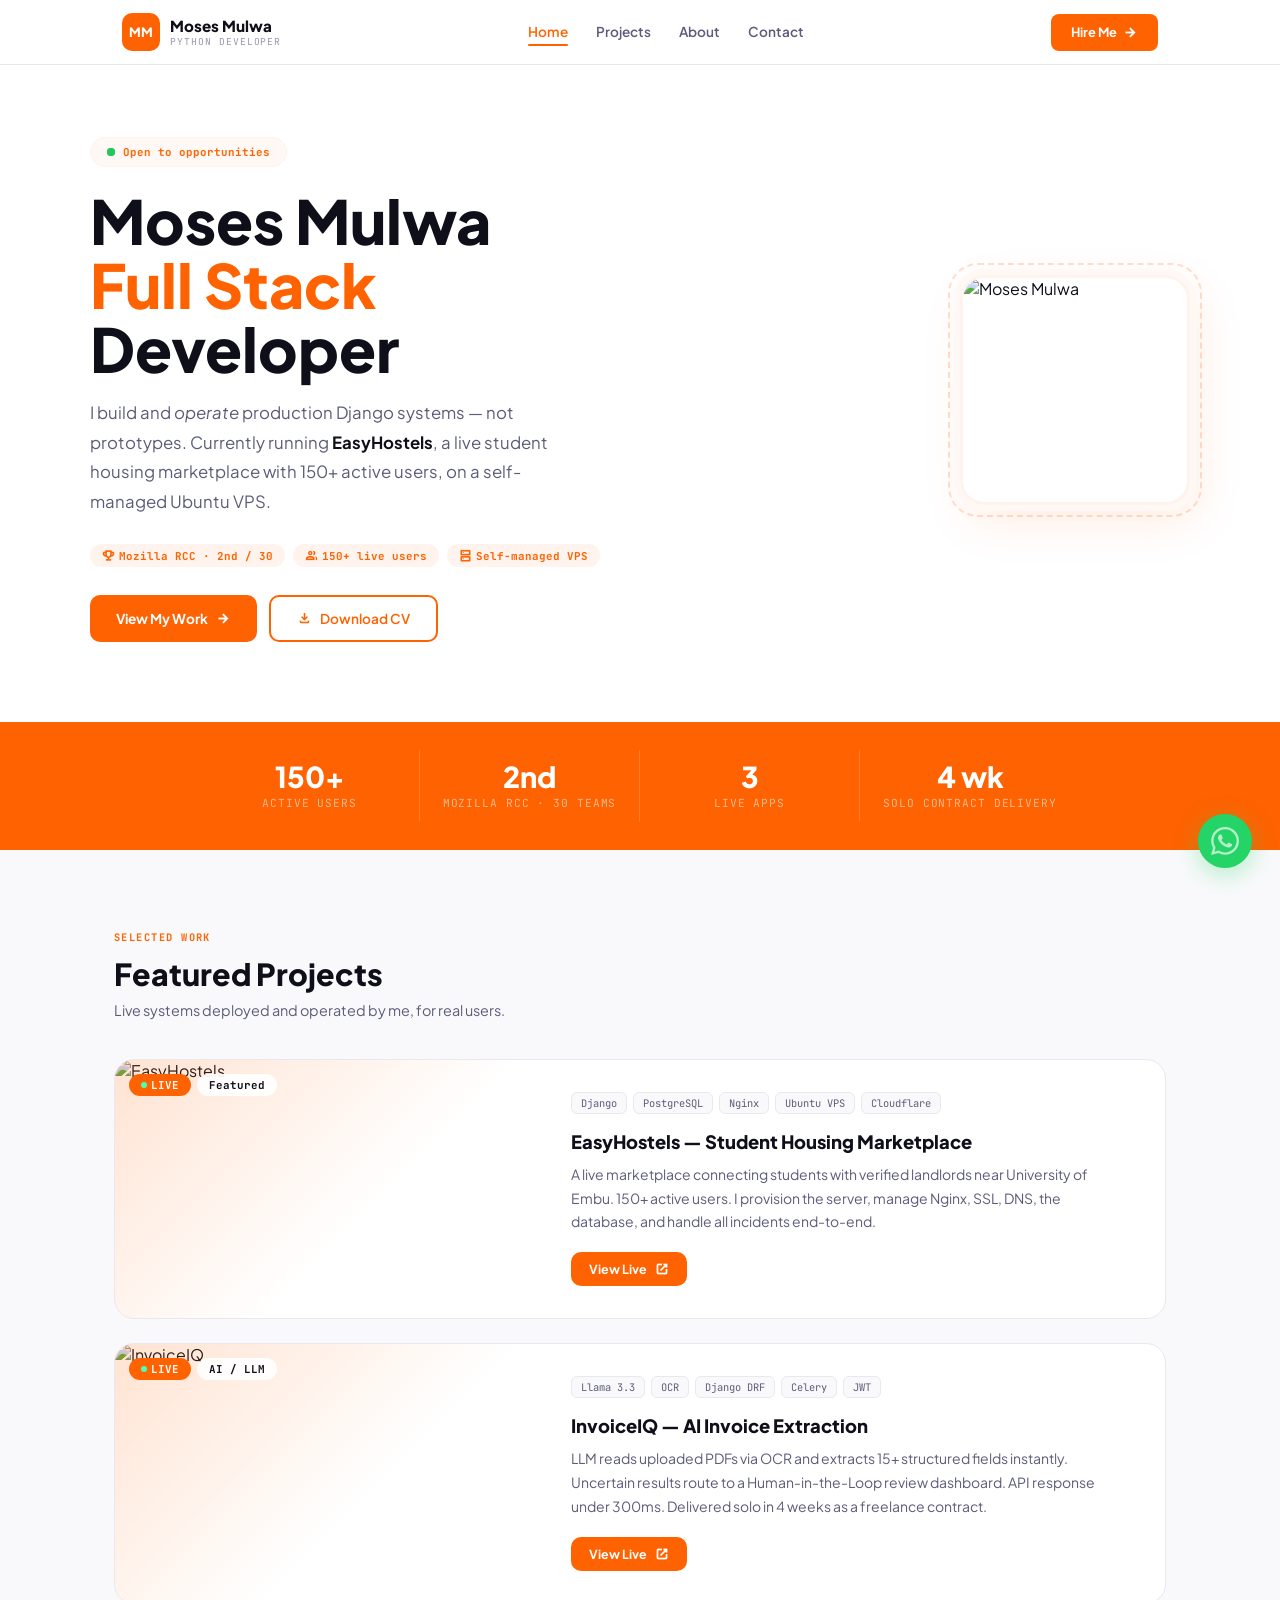
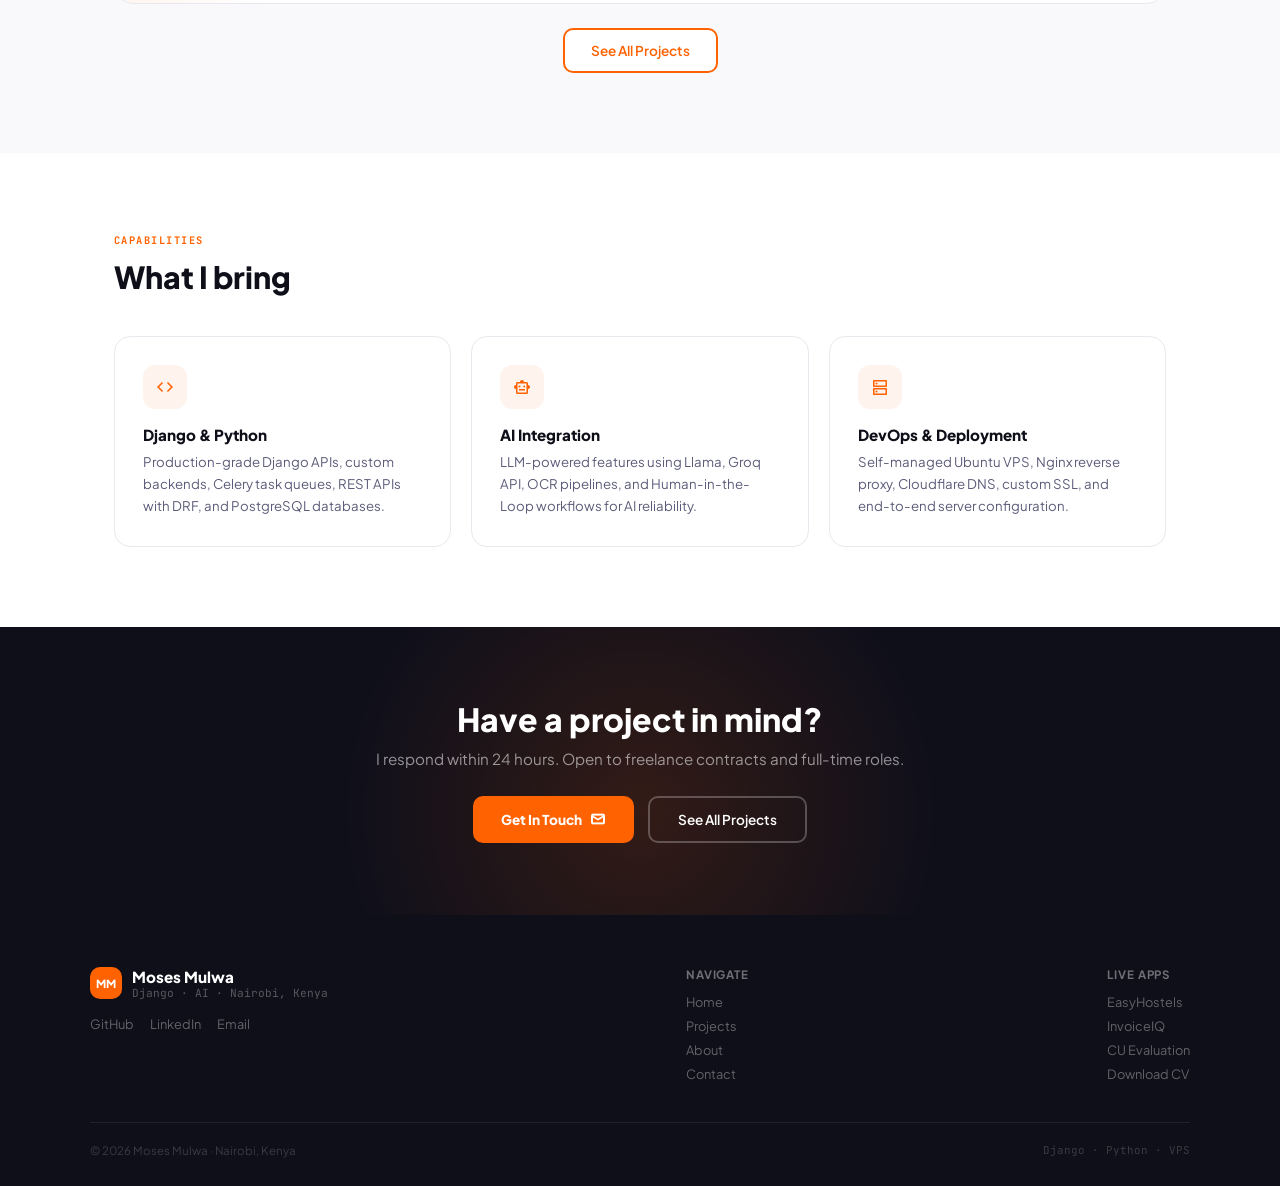
==== index.html @ a00ef719 "done" ====
<!DOCTYPE html>
<html lang="en">
<head>
<meta charset="utf-8"/>
<meta name="viewport" content="width=device-width,initial-scale=1.0"/>
<title>Moses Mulwa — Full-Stack Python Developer</title>
<meta name="description" content="Django developer building production systems with real users. Mozilla RCC Runner-Up. Open to remote and Kenyan opportunities."/>
<meta property="og:title" content="Moses Mulwa — Full-Stack Python Developer"/>
<meta property="og:description" content="Django developer building production systems with real users. Mozilla RCC Runner-Up. 150+ live users. Open to remote and Kenyan opportunities."/>
<meta property="og:type" content="website"/>
<meta property="og:url" content="https://mosesmulwa.dev"/>
<meta property="og:image" content="Moses-mulwa.png"/>
<meta name="twitter:card" content="summary_large_image"/>
<meta name="twitter:title" content="Moses Mulwa — Full-Stack Python Developer"/>
<meta name="twitter:description" content="Django developer building production systems with real users. Mozilla RCC Runner-Up."/>
<link rel="icon" type="image/png" href="favicon.png"/>
<link rel="shortcut icon" href="favicon.ico"/>
<link href="https://fonts.googleapis.com/css2?family=Plus+Jakarta+Sans:wght@300;400;500;600;700;800&family=JetBrains+Mono:wght@400;500;600&display=swap" rel="stylesheet"/>
<link href="https://fonts.googleapis.com/css2?family=Material+Symbols+Outlined:wght,FILL@400,0..1&display=swap" rel="stylesheet"/>
<link rel="stylesheet" href="shared.css"/>
<style>
/* ── HERO ── */
.hero { padding: 72px 24px 80px; background: #fff; }
.hero-inner { max-width: 1100px; margin: 0 auto; display: flex; flex-wrap: wrap; align-items: center; gap: 56px; }
.hero-text { flex: 1; min-width: 280px; }
.hero-h1 { font-size: clamp(2.4rem,5vw,3.8rem); font-weight: 800; line-height: 1.05; color: var(--text); margin-bottom: 18px; }
.hero-h1 em { color: var(--brand); font-style: normal; }
.hero-sub { font-size: 1.05rem; line-height: 1.75; color: var(--muted); max-width: 460px; margin-bottom: 28px; }
.hero-sub strong { color: var(--text); font-weight: 700; }
.hero-photo-wrap { flex-shrink: 0; position: relative; }
.hero-photo {
  width: 230px; height: 230px; border-radius: 24px;
  overflow: hidden; border: 3px solid var(--brand-light);
  box-shadow: 0 0 0 6px var(--brand-faint), 8px 16px 48px rgba(255,98,0,.12);
  position: relative;
}
.hero-photo img { width: 100%; height: 100%; object-fit: cover; object-position: center top; }
.hero-photo-deco {
  position: absolute; inset: -12px;
  border: 2px dashed rgba(255,98,0,.2);
  border-radius: 30px; pointer-events: none;
}

/* Available badge */
.avail-badge { display: inline-flex; align-items: center; gap: 8px; background: var(--brand-faint); border: 1px solid var(--brand-light); padding: 7px 16px; border-radius: 100px; margin-bottom: 22px; }
.avail-dot-wrap { position: relative; display: inline-flex; }
.avail-dot-ping { position: absolute; width: 8px; height: 8px; background: #22c55e; border-radius: 50%; }
.avail-dot { width: 8px; height: 8px; background: #22c55e; border-radius: 50%; display: inline-block; position: relative; }
.avail-text { font-size: .68rem; font-weight: 700; color: var(--brand); font-family: 'JetBrains Mono', monospace; }

/* ── STAT BAR ── */
.stat-bar { background: var(--brand); padding: 28px 24px; }
.stat-inner { max-width: 1100px; margin: 0 auto; display: flex; flex-wrap: wrap; justify-content: center; gap: 0; }
.stat-item { flex: 1; min-width: 130px; max-width: 220px; text-align: center; padding: 12px 20px; border-right: 1px solid rgba(255,255,255,.18); }
.stat-item:last-child { border-right: none; }
.stat-num { font-size: 1.8rem; font-weight: 800; color: #fff; line-height: 1; }
.stat-label { font-size: .7rem; color: rgba(255,255,255,.55); margin-top: 5px; text-transform: uppercase; letter-spacing: .08em; font-family: 'JetBrains Mono', monospace; }

/* ── WORK SECTION ── */
.work-section { padding: 80px 24px; background: var(--off); }
.section-header { margin-bottom: 40px; }
.section-title { font-size: 1.9rem; font-weight: 800; color: var(--text); margin-bottom: 8px; }
.section-sub { font-size: .9rem; color: var(--muted); max-width: 480px; }

/* ── PROJECT CARDS (editorial style) ── */
.project-card {
  display: grid;
  grid-template-columns: 1fr 1.5fr;
  background: #fff;
  border-radius: 20px;
  overflow: hidden;
  border: 1.5px solid var(--border);
  margin-bottom: 24px;
  transition: box-shadow .3s, transform .3s;
}
.project-card:hover {
  box-shadow: 0 20px 60px rgba(255,98,0,.1);
  transform: translateY(-3px);
}
.project-img {
  position: relative; overflow: hidden;
  min-height: 220px;
}
.project-img img {
  width: 100%; height: 100%;
  object-fit: cover; position: absolute; inset: 0;
  transition: transform .6s ease;
}
.project-card:hover .project-img img { transform: scale(1.06); }
/* Orange tint overlay */
.project-img::after {
  content: '';
  position: absolute; inset: 0;
  background: linear-gradient(135deg, rgba(255,98,0,.18) 0%, transparent 60%);
  pointer-events: none;
}
.project-badge { position: absolute; top: 14px; left: 14px; z-index: 1; display: flex; gap: 6px; }
.project-body { padding: 32px 36px; display: flex; flex-direction: column; justify-content: center; gap: 0; }
.project-title { font-size: 1.15rem; font-weight: 800; color: var(--text); margin-bottom: 10px; }
.project-desc { font-size: .875rem; line-height: 1.7; color: var(--muted); margin-bottom: 18px; flex: 1; }
.project-tags { display: flex; flex-wrap: wrap; gap: 6px; margin-bottom: 16px; }

/* ── WHAT I DO ── */
.what-section { padding: 80px 24px; background: #fff; }
.what-grid { display: grid; grid-template-columns: repeat(auto-fit, minmax(240px, 1fr)); gap: 20px; margin-top: 40px; }
.what-card {
  padding: 28px; border-radius: 16px;
  border: 1.5px solid var(--border); background: #fff;
  transition: border-color .25s, box-shadow .25s, transform .25s;
}
.what-card:hover {
  border-color: var(--brand);
  box-shadow: 0 8px 32px rgba(255,98,0,.08);
  transform: translateY(-2px);
}
.what-icon {
  width: 44px; height: 44px; border-radius: 12px;
  background: var(--brand-light); color: var(--brand);
  display: flex; align-items: center; justify-content: center;
  margin-bottom: 16px; font-size: 20px;
}
.what-title { font-size: .95rem; font-weight: 800; color: var(--text); margin-bottom: 7px; }
.what-desc { font-size: .83rem; line-height: 1.68; color: var(--muted); }

/* ── CTA BAND ── */
.cta-band { background: var(--text); padding: 72px 24px; text-align: center; position: relative; overflow: hidden; }
.cta-band::before {
  content: '';
  position: absolute; top: -40%; left: 50%; transform: translateX(-50%);
  width: 600px; height: 600px; border-radius: 50%;
  background: radial-gradient(circle, rgba(255,98,0,.15) 0%, transparent 70%);
  pointer-events: none;
}
.cta-band h2 { font-size: 2rem; font-weight: 800; color: #fff; margin-bottom: 10px; position: relative; }
.cta-band p { color: rgba(255,255,255,.55); font-size: .95rem; margin-bottom: 28px; position: relative; }
.cta-btns { display: flex; gap: 14px; justify-content: center; flex-wrap: wrap; position: relative; }
.btn-white { display: inline-flex; align-items: center; gap: 8px; background: var(--brand); color: #fff; font-weight: 800; font-size: .85rem; padding: 13px 28px; border-radius: 10px; text-decoration: none; transition: background .2s; }
.btn-white:hover { background: var(--brand-dark); }
.btn-ghost { display: inline-flex; align-items: center; gap: 8px; background: transparent; color: #fff; font-weight: 600; font-size: .85rem; padding: 13px 28px; border-radius: 10px; text-decoration: none; border: 2px solid rgba(255,255,255,.25); transition: border-color .2s; }
.btn-ghost:hover { border-color: rgba(255,255,255,.6); }

/* ── RESPONSIVE ── */
@media (max-width: 860px) {
  .project-card { grid-template-columns: 1fr; }
  .project-img { min-height: 200px; }
  .project-body { padding: 24px; }
}
@media (max-width: 767px) {
  .hero { padding: 40px 20px 52px; }
  .hero-inner { gap: 28px; flex-direction: column-reverse; align-items: flex-start; }
  .hero-photo { width: 100px; height: 100px; border-radius: 16px; }
  .hero-photo-deco { display: none; }
  .stat-item { min-width: 100px; }
  .stat-item { border-right: none; border-bottom: 1px solid rgba(255,255,255,.12); }
  .stat-item:last-child { border-bottom: none; }
  .what-grid { grid-template-columns: 1fr; gap: 14px; }
  .work-section, .what-section { padding: 52px 20px; }
}
@media (max-width: 480px) {
  .stat-inner { flex-direction: column; align-items: center; }
  .stat-item { width: 100%; max-width: 100%; border-right: none; border-bottom: 1px solid rgba(255,255,255,.1); }
}
</style>
</head>
<body>

<header class="nav-wrap dsk">
  <div class="nav-inner">
    <a class="nav-logo" href="index.html">
      <div class="nav-logo-mark">MM</div>
      <div>
        <div class="nav-logo-name">Moses Mulwa</div>
        <div class="nav-logo-role">Python Developer</div>
      </div>
    </a>
    <nav class="nav-links">
      <a class="nav-link act" href="index.html">Home</a>
      <a class="nav-link" href="projects.html">Projects</a>
      <a class="nav-link" href="about.html">About</a>
      <a class="nav-link" href="contact.html">Contact</a>
    </nav>
    <a href="contact.html" class="nav-cta">Hire Me <span style="font-family:'Material Symbols Outlined';font-size:15px;vertical-align:middle;">arrow_forward</span></a>
  </div>
</header>

<main>

<!-- HERO -->
<section class="hero">
  <div class="hero-inner">
    <div class="hero-text reveal">
      <div class="avail-badge">
        <span class="avail-dot-wrap">
          <span class="avail-dot-ping ping"></span>
          <span class="avail-dot"></span>
        </span>
        <span class="avail-text">Open to opportunities</span>
      </div>
      <h1 class="hero-h1">Moses Mulwa<br/><em>Full Stack</em><br/>Developer</h1>
      <p class="hero-sub">
        I build and <em>operate</em> production Django systems — not prototypes. Currently running <strong>EasyHostels</strong>, a live student housing marketplace with 150+ active users, on a self-managed Ubuntu VPS.
      </p>
      <div style="display:flex;flex-wrap:wrap;gap:8px;margin-bottom:28px;">
        <div class="pill"><span style="font-family:'Material Symbols Outlined';font-size:13px;vertical-align:middle;">emoji_events</span> Mozilla RCC · 2nd / 30</div>
        <div class="pill"><span style="font-family:'Material Symbols Outlined';font-size:13px;vertical-align:middle;">group</span> 150+ live users</div>
        <div class="pill"><span style="font-family:'Material Symbols Outlined';font-size:13px;vertical-align:middle;">dns</span> Self-managed VPS</div>
      </div>
      <div style="display:flex;flex-wrap:wrap;gap:12px;">
        <a href="projects.html" class="btn-primary">View My Work <span style="font-family:'Material Symbols Outlined';font-size:15px;vertical-align:middle;">arrow_forward</span></a>
        <a href="Moses_Mulwa_Master_CV.pdf" download class="btn-outline"><span style="font-family:'Material Symbols Outlined';font-size:15px;vertical-align:middle;">download</span> Download CV</a>
      </div>
    </div>

    <div class="hero-photo-wrap reveal reveal-d1">
      <div class="hero-photo-deco"></div>
      <div class="hero-photo">
        <img src="Moses-mulwa.png" alt="Moses Mulwa"/>
      </div>
    </div>
  </div>
</section>

<!-- STAT BAR -->
<div class="stat-bar">
  <div class="stat-inner">
    <div class="stat-item">
      <div class="stat-num">150+</div>
      <div class="stat-label">Active Users</div>
    </div>
    <div class="stat-item">
      <div class="stat-num">2nd</div>
      <div class="stat-label">Mozilla RCC · 30 Teams</div>
    </div>
    <div class="stat-item">
      <div class="stat-num">3</div>
      <div class="stat-label">Live Apps</div>
    </div>
    <div class="stat-item">
      <div class="stat-num">4 wk</div>
      <div class="stat-label">Solo Contract Delivery</div>
    </div>
  </div>
</div>

<!-- FEATURED WORK -->
<section class="work-section">
  <div class="container">
    <div class="section-header reveal">
      <span class="section-label">Selected Work</span>
      <h2 class="section-title">Featured Projects</h2>
      <p class="section-sub">Live systems deployed and operated by me, for real users.</p>
    </div>

    <!-- EasyHostels -->
    <div class="project-card reveal">
      <div class="project-img">
        <img src="https://lh3.googleusercontent.com/aida-public/[base64]" alt="EasyHostels"/>
        <div class="project-badge">
          <span class="pill" style="background:var(--brand);color:#fff;"><span style="width:6px;height:6px;background:#4fffb0;border-radius:50%;display:inline-block;"></span> LIVE</span>
          <span class="pill" style="background:rgba(255,255,255,.92);color:var(--text);">Featured</span>
        </div>
      </div>
      <div class="project-body">
        <div class="project-tags">
          <span class="tag">Django</span><span class="tag">PostgreSQL</span><span class="tag">Nginx</span><span class="tag">Ubuntu VPS</span><span class="tag">Cloudflare</span>
        </div>
        <h3 class="project-title">EasyHostels — Student Housing Marketplace</h3>
        <p class="project-desc">A live marketplace connecting students with verified landlords near University of Embu. 150+ active users. I provision the server, manage Nginx, SSL, DNS, the database, and handle all incidents end-to-end.</p>
        <div><a href="https://easyhostels.livify.co.ke" target="_blank" rel="noopener noreferrer" class="btn-primary" style="font-size:.78rem;padding:9px 18px;">View Live <span style="font-family:'Material Symbols Outlined';font-size:14px;vertical-align:middle;">open_in_new</span></a></div>
      </div>
    </div>

    <!-- InvoiceIQ -->
    <div class="project-card reveal">
      <div class="project-img">
        <img src="https://lh3.googleusercontent.com/aida-public/[base64]" alt="InvoiceIQ"/>
        <div class="project-badge">
          <span class="pill" style="background:var(--brand);color:#fff;"><span style="width:6px;height:6px;background:#4fffb0;border-radius:50%;display:inline-block;"></span> LIVE</span>
          <span class="pill" style="background:rgba(255,255,255,.92);color:var(--text);">AI / LLM</span>
        </div>
      </div>
      <div class="project-body">
        <div class="project-tags">
          <span class="tag">Llama 3.3</span><span class="tag">OCR</span><span class="tag">Django DRF</span><span class="tag">Celery</span><span class="tag">JWT</span>
        </div>
        <h3 class="project-title">InvoiceIQ — AI Invoice Extraction</h3>
        <p class="project-desc">LLM reads uploaded PDFs via OCR and extracts 15+ structured fields instantly. Uncertain results route to a Human-in-the-Loop review dashboard. API response under 300ms. Delivered solo in 4 weeks as a freelance contract.</p>
        <div><a href="https://invoicesq.pythonanywhere.com/" target="_blank" rel="noopener noreferrer" class="btn-primary" style="font-size:.78rem;padding:9px 18px;">View Live <span style="font-family:'Material Symbols Outlined';font-size:14px;vertical-align:middle;">open_in_new</span></a></div>
      </div>
    </div>

    <div style="text-align:center;margin-top:16px;">
      <a href="projects.html" class="btn-outline">See All Projects</a>
    </div>
  </div>
</section>

<!-- WHAT I DO -->
<section class="what-section">
  <div class="container">
    <div class="section-header reveal">
      <span class="section-label">Capabilities</span>
      <h2 class="section-title">What I bring</h2>
    </div>
    <div class="what-grid">
      <div class="what-card reveal">
        <div class="what-icon"><span style="font-family:'Material Symbols Outlined';">code</span></div>
        <div class="what-title">Django & Python</div>
        <p class="what-desc">Production-grade Django APIs, custom backends, Celery task queues, REST APIs with DRF, and PostgreSQL databases.</p>
      </div>
      <div class="what-card reveal reveal-d1">
        <div class="what-icon"><span style="font-family:'Material Symbols Outlined';">smart_toy</span></div>
        <div class="what-title">AI Integration</div>
        <p class="what-desc">LLM-powered features using Llama, Groq API, OCR pipelines, and Human-in-the-Loop workflows for AI reliability.</p>
      </div>
      <div class="what-card reveal reveal-d2">
        <div class="what-icon"><span style="font-family:'Material Symbols Outlined';">dns</span></div>
        <div class="what-title">DevOps & Deployment</div>
        <p class="what-desc">Self-managed Ubuntu VPS, Nginx reverse proxy, Cloudflare DNS, custom SSL, and end-to-end server configuration.</p>
      </div>
    </div>
  </div>
</section>

<!-- CTA -->
<section class="cta-band">
  <div class="container">
    <h2>Have a project in mind?</h2>
    <p>I respond within 24 hours. Open to freelance contracts and full-time roles.</p>
    <div class="cta-btns">
      <a href="contact.html" class="btn-white">Get In Touch <span style="font-family:'Material Symbols Outlined';font-size:16px;vertical-align:middle;">mail</span></a>
      <a href="projects.html" class="btn-ghost">See All Projects</a>
    </div>
  </div>
</section>

</main>

<footer class="site-footer dsk">
  <div class="footer-inner">
    <div class="footer-top">
      <div>
        <div style="display:flex;align-items:center;gap:10px;margin-bottom:10px;">
          <div class="nav-logo-mark" style="width:32px;height:32px;font-size:.7rem;">MM</div>
          <div>
            <div class="footer-brand-name">Moses Mulwa</div>
            <div class="footer-brand-sub">Django · AI · Nairobi, Kenya</div>
          </div>
        </div>
        <div style="display:flex;gap:16px;margin-top:16px;">
          <a href="https://github.com/mocech" target="_blank" rel="noopener noreferrer" class="footer-link" style="margin-bottom:0;">GitHub</a>
          <a href="https://www.linkedin.com/in/moses-francis-8a590b251/" target="_blank" rel="noopener noreferrer" class="footer-link" style="margin-bottom:0;">LinkedIn</a>
          <a href="mailto:mosesfrancis018@gmail.com" class="footer-link" style="margin-bottom:0;">Email</a>
        </div>
      </div>
      <div>
        <div class="footer-links-title">Navigate</div>
        <a href="index.html" class="footer-link">Home</a>
        <a href="projects.html" class="footer-link">Projects</a>
        <a href="about.html" class="footer-link">About</a>
        <a href="contact.html" class="footer-link">Contact</a>
      </div>
      <div>
        <div class="footer-links-title">Live Apps</div>
        <a href="https://easyhostels.livify.co.ke" target="_blank" rel="noopener noreferrer" class="footer-link">EasyHostels</a>
        <a href="https://invoicesq.pythonanywhere.com/" target="_blank" rel="noopener noreferrer" class="footer-link">InvoiceIQ</a>
        <a href="https://uoemcu.co.ke/evaluation/" target="_blank" rel="noopener noreferrer" class="footer-link">CU Evaluation</a>
        <a href="Moses_Mulwa_Master_CV.pdf" download class="footer-link">Download CV</a>
      </div>
    </div>
    <div class="footer-copy">
      <span>© 2026 Moses Mulwa · Nairobi, Kenya</span>
      <span class="mono" style="font-size:.68rem;">Django · Python · VPS</span>
    </div>
  </div>
</footer>

<nav class="mbn">
  <a href="index.html" class="mbn-item act"><span class="mbi">home</span><span>Home</span></a>
  <a href="projects.html" class="mbn-item"><span class="mbi">work</span><span>Projects</span></a>
  <a href="about.html" class="mbn-item"><span class="mbi">person</span><span>About</span></a>
  <a href="contact.html" class="mbn-item"><span class="mbi">mail</span><span>Contact</span></a>
</nav>

<script>
const io = new IntersectionObserver(e => e.forEach(x => { if(x.isIntersecting) x.target.classList.add('in'); }), {threshold:0.08});
document.querySelectorAll('.reveal').forEach(el => io.observe(el));
</script>
<!-- WhatsApp Floating Button -->
<a href="https://wa.me/254707274060?text=Hi%20Moses%2C%20I%20found%20your%20portfolio%20and%20would%20like%20to%20connect." target="_blank" rel="noopener noreferrer" class="wa-float" aria-label="Chat on WhatsApp">
  <span class="wa-float-label">Chat on WhatsApp</span>
  <div class="wa-float-btn">
    <div class="wa-float-pulse"></div>
    <svg viewBox="0 0 24 24" xmlns="http://www.w3.org/2000/svg" fill="#fff" width="28" height="28"><path d="M17.472 14.382c-.297-.149-1.758-.867-2.03-.967-.273-.099-.471-.148-.67.15-.197.297-.767.966-.94 1.164-.173.199-.347.223-.644.075-.297-.15-1.255-.463-2.39-1.475-.883-.788-1.48-1.761-1.653-2.059-.173-.297-.018-.458.13-.606.134-.133.298-.347.446-.52.149-.174.198-.298.298-.497.099-.198.05-.371-.025-.52-.075-.149-.669-1.612-.916-2.207-.242-.579-.487-.5-.669-.51-.173-.008-.371-.01-.57-.01-.198 0-.52.074-.792.372-.272.297-1.04 1.016-1.04 2.479 0 1.462 1.065 2.875 1.213 3.074.149.198 2.096 3.2 5.077 4.487.709.306 1.262.489 1.694.625.712.227 1.36.195 1.871.118.571-.085 1.758-.719 2.006-1.413.248-.694.248-1.289.173-1.413-.074-.124-.272-.198-.57-.347m-5.421 7.403h-.004a9.87 9.87 0 01-5.031-1.378l-.361-.214-3.741.982.998-3.648-.235-.374a9.86 9.86 0 01-1.51-5.26c.001-5.45 4.436-9.884 9.888-9.884 2.64 0 5.122 1.03 6.988 2.898a9.825 9.825 0 012.893 6.994c-.003 5.45-4.437 9.884-9.885 9.884m8.413-18.297A11.815 11.815 0 0012.05 0C5.495 0 .16 5.335.157 11.892c0 2.096.547 4.142 1.588 5.945L.057 24l6.305-1.654a11.882 11.882 0 005.683 1.448h.005c6.554 0 11.89-5.335 11.893-11.893a11.821 11.821 0 00-3.48-8.413z"/></svg>
  </div>
</a>
</body>
</html>
---- shared.css ----
/* SHARED STYLES — Moses Mulwa Portfolio */
:root {
  --brand: #FF6200;
  --brand-dark: #d95200;
  --brand-light: #fff3ed;
  --brand-faint: #fff8f4;
  --brand-mid: #ff7a26;
  --white: #ffffff;
  --off: #f9f9fb;
  --border: #e8e8ee;
  --text: #0f0f1a;
  --muted: #5c5c7a;
  --light: #9898b0;
  --ink: #1a1a2e;
}

/* Keep --navy as alias so inline references still work */
:root {
  --navy: var(--brand);
  --navy-dark: var(--brand-dark);
  --navy-mid: var(--brand-mid);
  --navy-light: var(--brand-light);
  --navy-faint: var(--brand-faint);
  --accent: var(--brand);
}

*, *::before, *::after { box-sizing: border-box; margin: 0; padding: 0; }
html { scroll-behavior: smooth; }

body {
  font-family: 'Plus Jakarta Sans', sans-serif;
  background: #fff;
  color: var(--text);
  overflow-x: hidden;
  -webkit-font-smoothing: antialiased;
}

@media (prefers-color-scheme: dark) {
  body { background: #fff !important; color: var(--text) !important; }
}

.mono { font-family: 'JetBrains Mono', monospace; }

/* REVEAL */
.reveal { opacity: 0; transform: translateY(22px); transition: opacity .6s ease, transform .6s ease; }
.reveal.in { opacity: 1; transform: none; }
.reveal-d1 { transition-delay: .12s; }
.reveal-d2 { transition-delay: .24s; }

/* ── NAVIGATION ── */
.nav-wrap {
  position: sticky; top: 0; z-index: 100;
  background: rgba(255,255,255,.96);
  backdrop-filter: blur(12px);
  border-bottom: 1px solid var(--border);
}
.nav-inner {
  max-width: 1100px; margin: 0 auto;
  padding: 0 32px;
  height: 64px;
  display: flex; align-items: center; justify-content: space-between;
  gap: 16px;
}
.nav-logo { display: flex; align-items: center; gap: 10px; text-decoration: none; flex-shrink: 0; }
.nav-logo-mark {
  width: 38px; height: 38px; border-radius: 10px;
  background: var(--brand); color: #fff;
  font-weight: 800; font-size: .8rem;
  display: flex; align-items: center; justify-content: center;
  letter-spacing: -.02em; flex-shrink: 0;
}
.nav-logo-name { font-weight: 800; font-size: .95rem; color: var(--text); }
.nav-logo-role { font-size: .6rem; color: var(--light); font-family: 'JetBrains Mono', monospace; text-transform: uppercase; letter-spacing: .1em; }

.nav-links { display: flex; gap: 28px; align-items: center; }
.nav-link {
  font-size: .85rem; font-weight: 600;
  color: var(--muted); text-decoration: none;
  position: relative; padding-bottom: 2px;
  transition: color .2s;
}
.nav-link::after {
  content: ''; position: absolute; bottom: -4px; left: 0;
  width: 0; height: 2px; background: var(--brand);
  border-radius: 2px; transition: width .25s;
}
.nav-link:hover, .nav-link.act { color: var(--brand); }
.nav-link.act::after, .nav-link:hover::after { width: 100%; }

.nav-cta {
  display: inline-flex; align-items: center; gap: 6px;
  background: var(--brand); color: #fff;
  font-size: .8rem; font-weight: 700;
  padding: 9px 20px; border-radius: 8px;
  text-decoration: none; transition: background .2s;
  flex-shrink: 0;
}
.nav-cta:hover { background: var(--brand-dark); }

/* ── MOBILE BOTTOM NAV ── */
.mbn {
  display: none;
  position: fixed; bottom: 0; left: 0; right: 0; z-index: 200;
  background: #fff;
  border-top: 1px solid var(--border);
  padding: 8px 12px max(10px, env(safe-area-inset-bottom));
  gap: 4px;
}
.mbn-item {
  flex: 1; display: flex; flex-direction: column;
  align-items: center; gap: 3px;
  text-decoration: none; color: var(--light);
  font-size: 10px; font-weight: 600;
  padding: 8px 4px; border-radius: 12px;
  transition: color .2s, background .2s;
}
.mbn-item .mbi { font-family: 'Material Symbols Outlined'; font-size: 22px; line-height: 1; font-variation-settings: 'FILL' 0, 'wght' 400; }
.mbn-item.act { color: var(--brand); background: var(--brand-light); }
.mbn-item.act .mbi { font-variation-settings: 'FILL' 1, 'wght' 400; }

@media (max-width: 767px) {
  .mbn { display: flex; }
  .dsk { display: none !important; }
  main { padding-bottom: 88px; }
  .nav-inner { padding: 0 20px; }
}

/* ── FOOTER ── */
.site-footer { background: #0f0f1a; padding: 52px 24px 28px; }
.footer-inner { max-width: 1100px; margin: 0 auto; }
.footer-top {
  display: flex; flex-wrap: wrap; gap: 40px;
  justify-content: space-between;
  padding-bottom: 32px;
  border-bottom: 1px solid rgba(255,255,255,.08);
  margin-bottom: 20px;
}
.footer-brand-name { font-weight: 800; color: #fff; font-size: .95rem; }
.footer-brand-sub { font-size: .7rem; color: rgba(255,255,255,.3); font-family: 'JetBrains Mono', monospace; }
.footer-links-title { font-size: .72rem; font-weight: 700; color: rgba(255,255,255,.4); letter-spacing: .08em; text-transform: uppercase; margin-bottom: 12px; }
.footer-link { display: block; font-size: .8rem; color: rgba(255,255,255,.35); text-decoration: none; margin-bottom: 8px; transition: color .2s; }
.footer-link:hover { color: rgba(255,255,255,.8); }
.footer-copy { font-size: .72rem; color: rgba(255,255,255,.18); display: flex; justify-content: space-between; flex-wrap: wrap; gap: 8px; }

/* ── BUTTONS ── */
.btn-primary {
  display: inline-flex; align-items: center; gap: 8px;
  background: var(--brand); color: #fff;
  font-weight: 700; font-size: .85rem;
  padding: 12px 26px; border-radius: 10px;
  text-decoration: none; border: none; cursor: pointer;
  transition: background .2s, transform .15s;
}
.btn-primary:hover { background: var(--brand-dark); transform: translateY(-1px); }

.btn-outline {
  display: inline-flex; align-items: center; gap: 8px;
  background: #fff; color: var(--brand);
  font-weight: 600; font-size: .85rem;
  padding: 12px 26px; border-radius: 10px;
  text-decoration: none; border: 2px solid var(--brand);
  transition: background .2s, color .2s;
}
.btn-outline:hover { background: var(--brand); color: #fff; }

/* ── SECTION LABEL ── */
.section-label {
  font-size: .65rem; font-weight: 700;
  letter-spacing: .14em; text-transform: uppercase;
  color: var(--brand); font-family: 'JetBrains Mono', monospace;
  margin-bottom: 10px; display: block;
}

/* ── PILLS / TAGS ── */
.pill {
  display: inline-flex; align-items: center; gap: 4px;
  background: var(--brand-light); color: var(--brand);
  font-size: .68rem; font-weight: 700;
  padding: 4px 12px; border-radius: 100px;
  font-family: 'JetBrains Mono', monospace;
}
.tag {
  display: inline-block;
  background: var(--off); border: 1px solid var(--border);
  color: var(--muted); font-size: .65rem;
  padding: 3px 9px; border-radius: 6px;
  font-family: 'JetBrains Mono', monospace;
}

/* ── CARD ── */
.card {
  background: #fff; border: 1.5px solid var(--border);
  border-radius: 16px;
  transition: border-color .25s, box-shadow .25s, transform .25s;
}
.card:hover {
  border-color: var(--brand);
  box-shadow: 0 10px 40px rgba(255,98,0,.08);
  transform: translateY(-3px);
}

.container { max-width: 1100px; margin: 0 auto; padding: 0 24px; }

@keyframes ping2 { 0%{transform:scale(1);opacity:.8} 70%,100%{transform:scale(2);opacity:0} }
.ping { animation: ping2 1.8s ease-out infinite; }

/* ── WHATSAPP FLOATING BUTTON ── */
.wa-float {
  position: fixed;
  bottom: 32px;
  right: 28px;
  z-index: 999;
  display: flex;
  align-items: center;
  gap: 0;
  cursor: pointer;
  text-decoration: none;
}
.wa-float-btn {
  width: 54px; height: 54px;
  border-radius: 50%;
  background: #25D366;
  display: flex; align-items: center; justify-content: center;
  box-shadow: 0 6px 24px rgba(37,211,102,.35);
  transition: transform .25s, box-shadow .25s;
  position: relative;
  flex-shrink: 0;
}
.wa-float-btn:hover { transform: scale(1.08); box-shadow: 0 10px 32px rgba(37,211,102,.45); }
.wa-float-btn svg { width: 28px; height: 28px; fill: #fff; }
.wa-float-pulse {
  position: absolute; inset: 0; border-radius: 50%;
  background: rgba(37,211,102,.35);
  animation: wa-pulse 2.2s ease-out infinite;
}
@keyframes wa-pulse { 0%{transform:scale(1);opacity:.8} 70%,100%{transform:scale(1.7);opacity:0} }

.wa-float-label {
  background: #fff;
  color: #0f0f1a;
  font-size: .78rem;
  font-weight: 700;
  padding: 8px 14px 8px 18px;
  border-radius: 100px 0 0 100px;
  box-shadow: 0 4px 16px rgba(0,0,0,.1);
  white-space: nowrap;
  transform: translateX(10px);
  opacity: 0;
  pointer-events: none;
  transition: opacity .25s, transform .25s;
  order: -1;
  border: 1.5px solid var(--border);
}
.wa-float:hover .wa-float-label {
  opacity: 1;
  transform: translateX(0);
}

/* On mobile, shift above bottom nav */
@media (max-width: 767px) {
  .wa-float { bottom: 88px; right: 16px; }
  .wa-float-btn { width: 48px; height: 48px; }
  .wa-float-label { display: none; }
}

/* ── EXTRA RESPONSIVENESS ── */
/* Nav on mid-range tablets */
@media (max-width: 900px) and (min-width: 768px) {
  .nav-inner { padding: 0 20px; }
  .nav-links { gap: 16px; }
  .nav-link { font-size: .8rem; }
}

/* Fluid container padding */
@media (max-width: 480px) {
  .container { padding: 0 16px; }
  .btn-primary, .btn-outline { font-size: .8rem; padding: 11px 20px; }
}

/* Footer responsive */
@media (max-width: 600px) {
  .footer-top { flex-direction: column; gap: 28px; }
  .site-footer { padding: 40px 20px 24px; }
}

/* Stat bar wraps nicely */
@media (max-width: 560px) {
  .stat-item { min-width: 110px; padding: 10px 12px; }
  .stat-num { font-size: 1.5rem; }
}
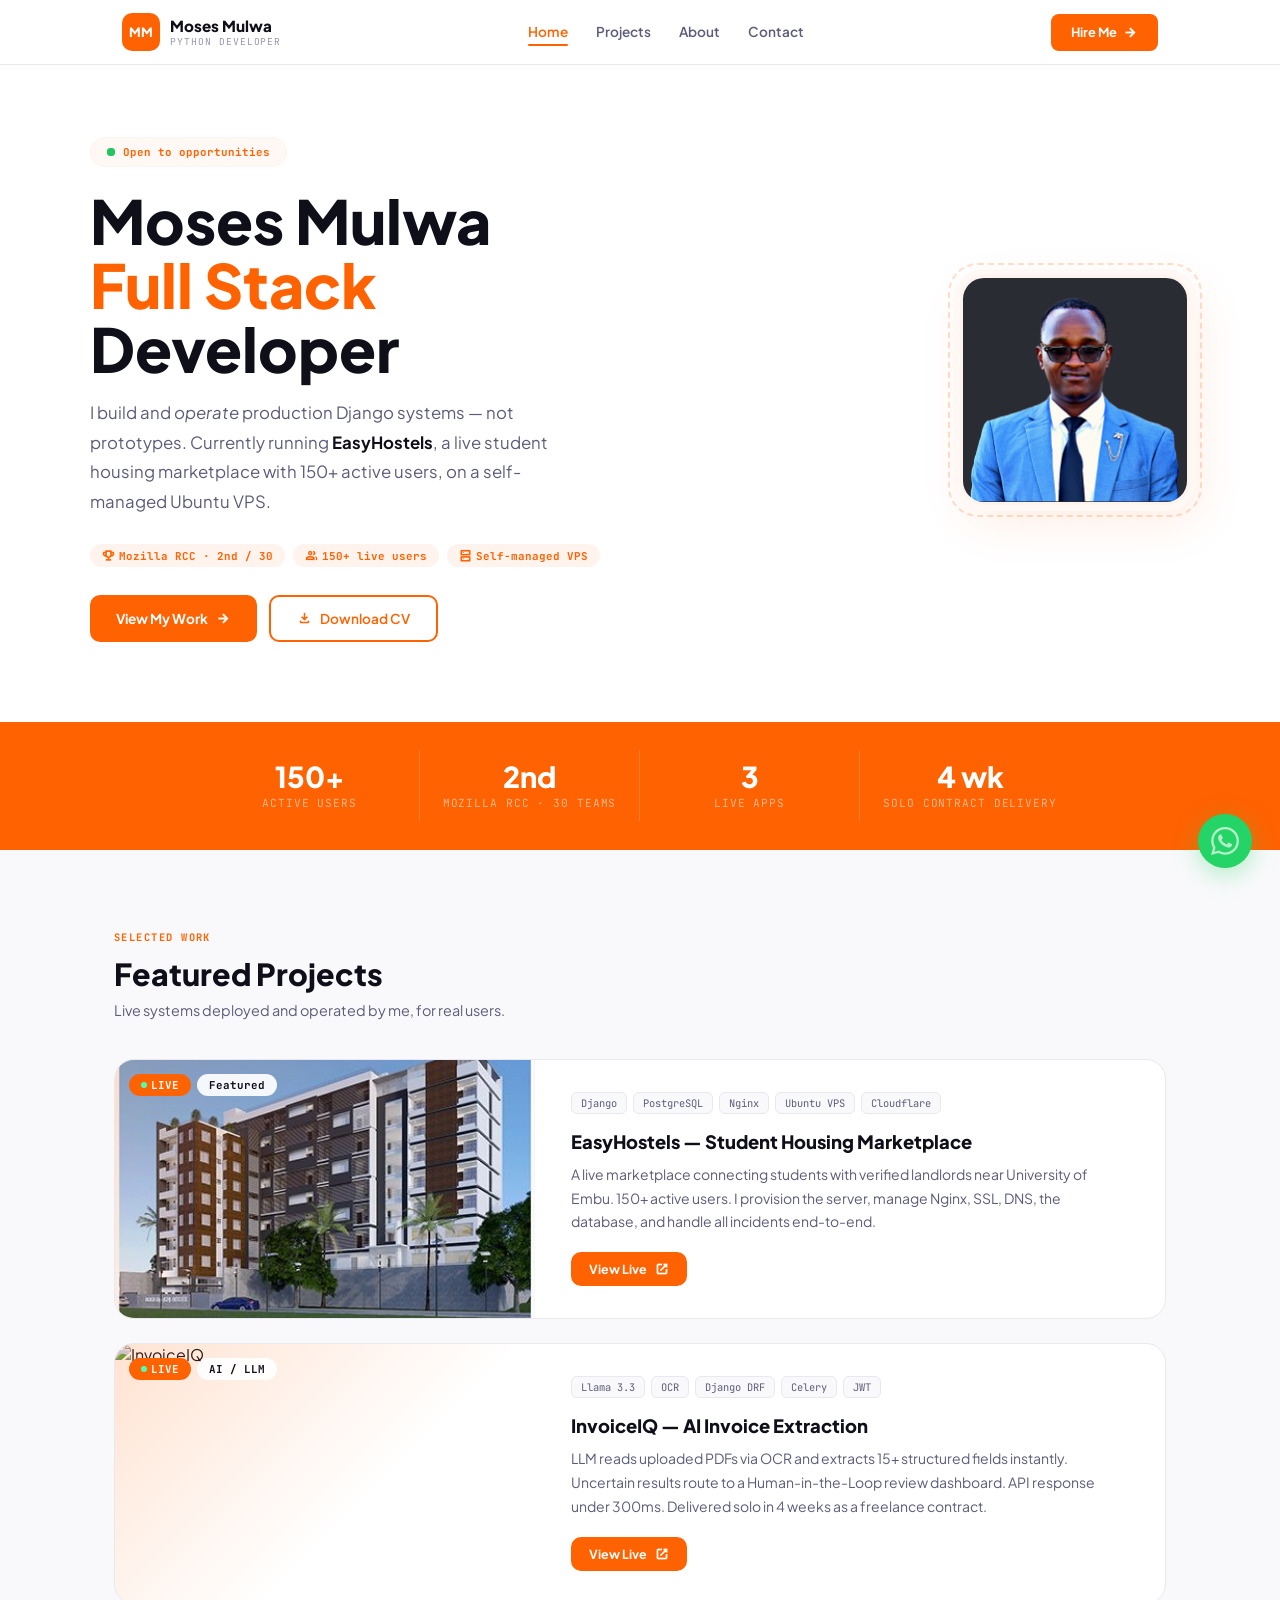
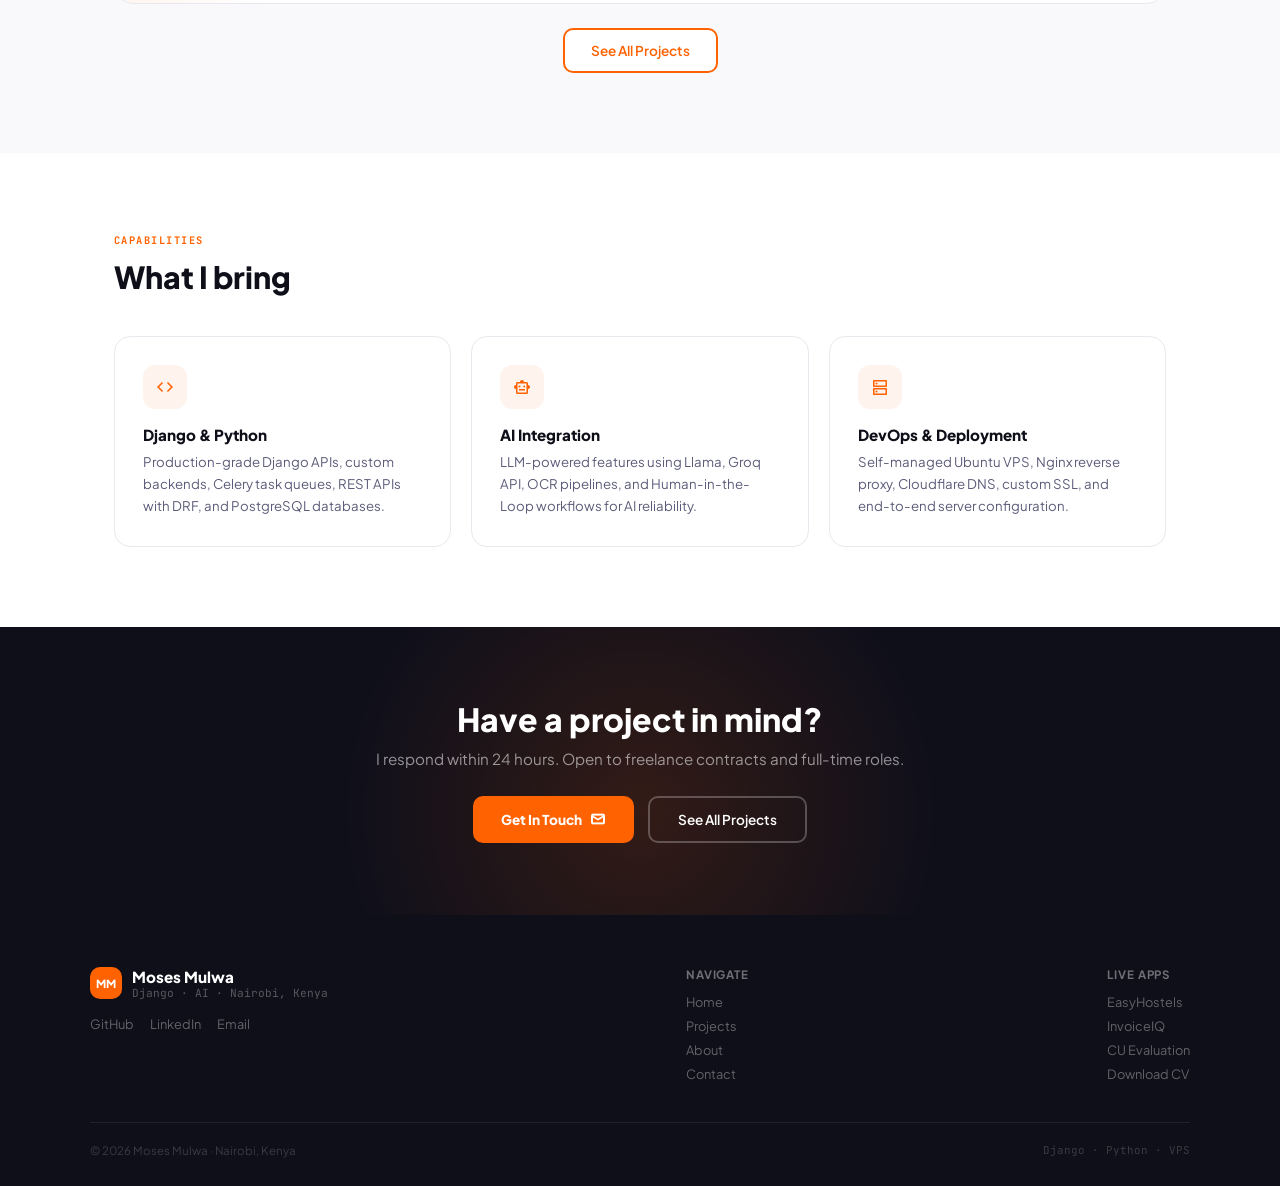
==== commit b91d1e74: "done" ====
--- a/index.html
+++ b/index.html
@@ -254,7 +254,7 @@
     <!-- EasyHostels -->
     <div class="project-card reveal">
       <div class="project-img">
-        <img src="https://lh3.googleusercontent.com/aida-public/[base64]" alt="EasyHostels"/>
+        <img src="hostel.jpg" alt="EasyHostels"/>
         <div class="project-badge">
           <span class="pill" style="background:var(--brand);color:#fff;"><span style="width:6px;height:6px;background:#4fffb0;border-radius:50%;display:inline-block;"></span> LIVE</span>
           <span class="pill" style="background:rgba(255,255,255,.92);color:var(--text);">Featured</span>
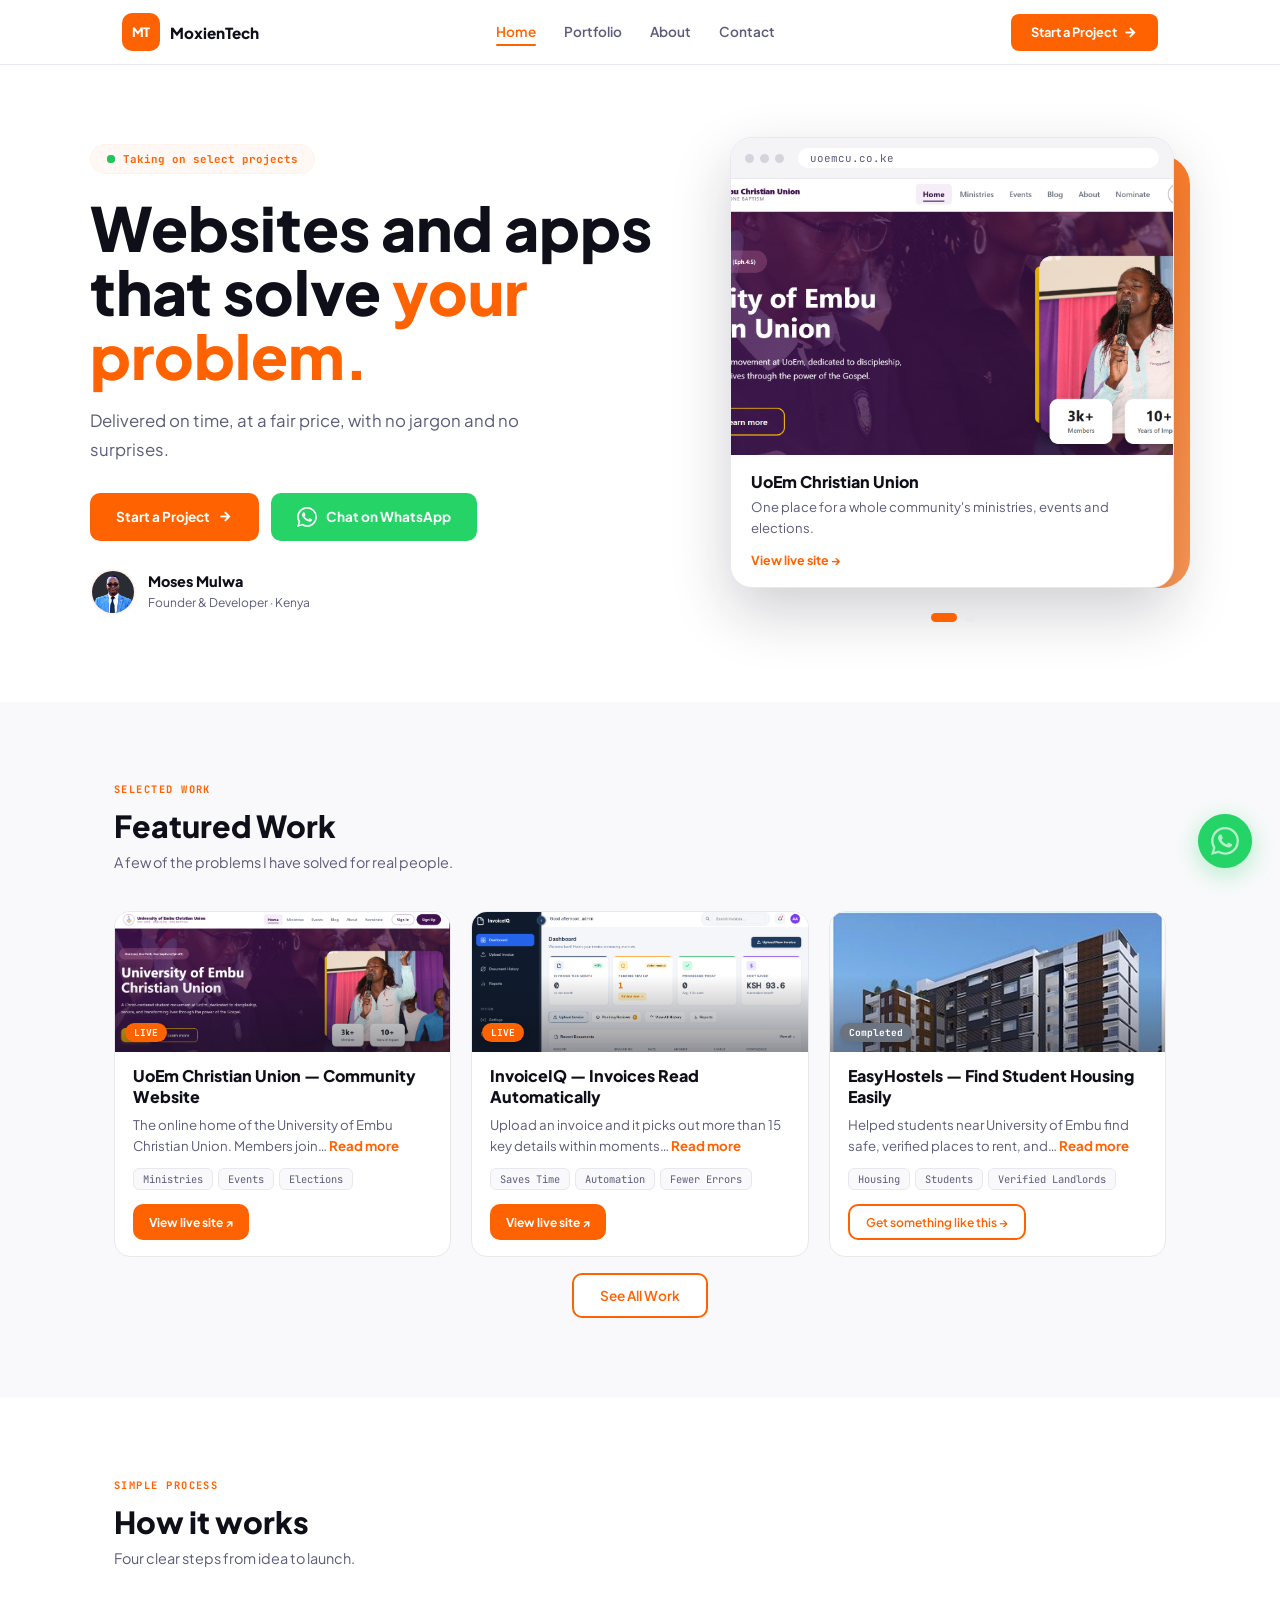
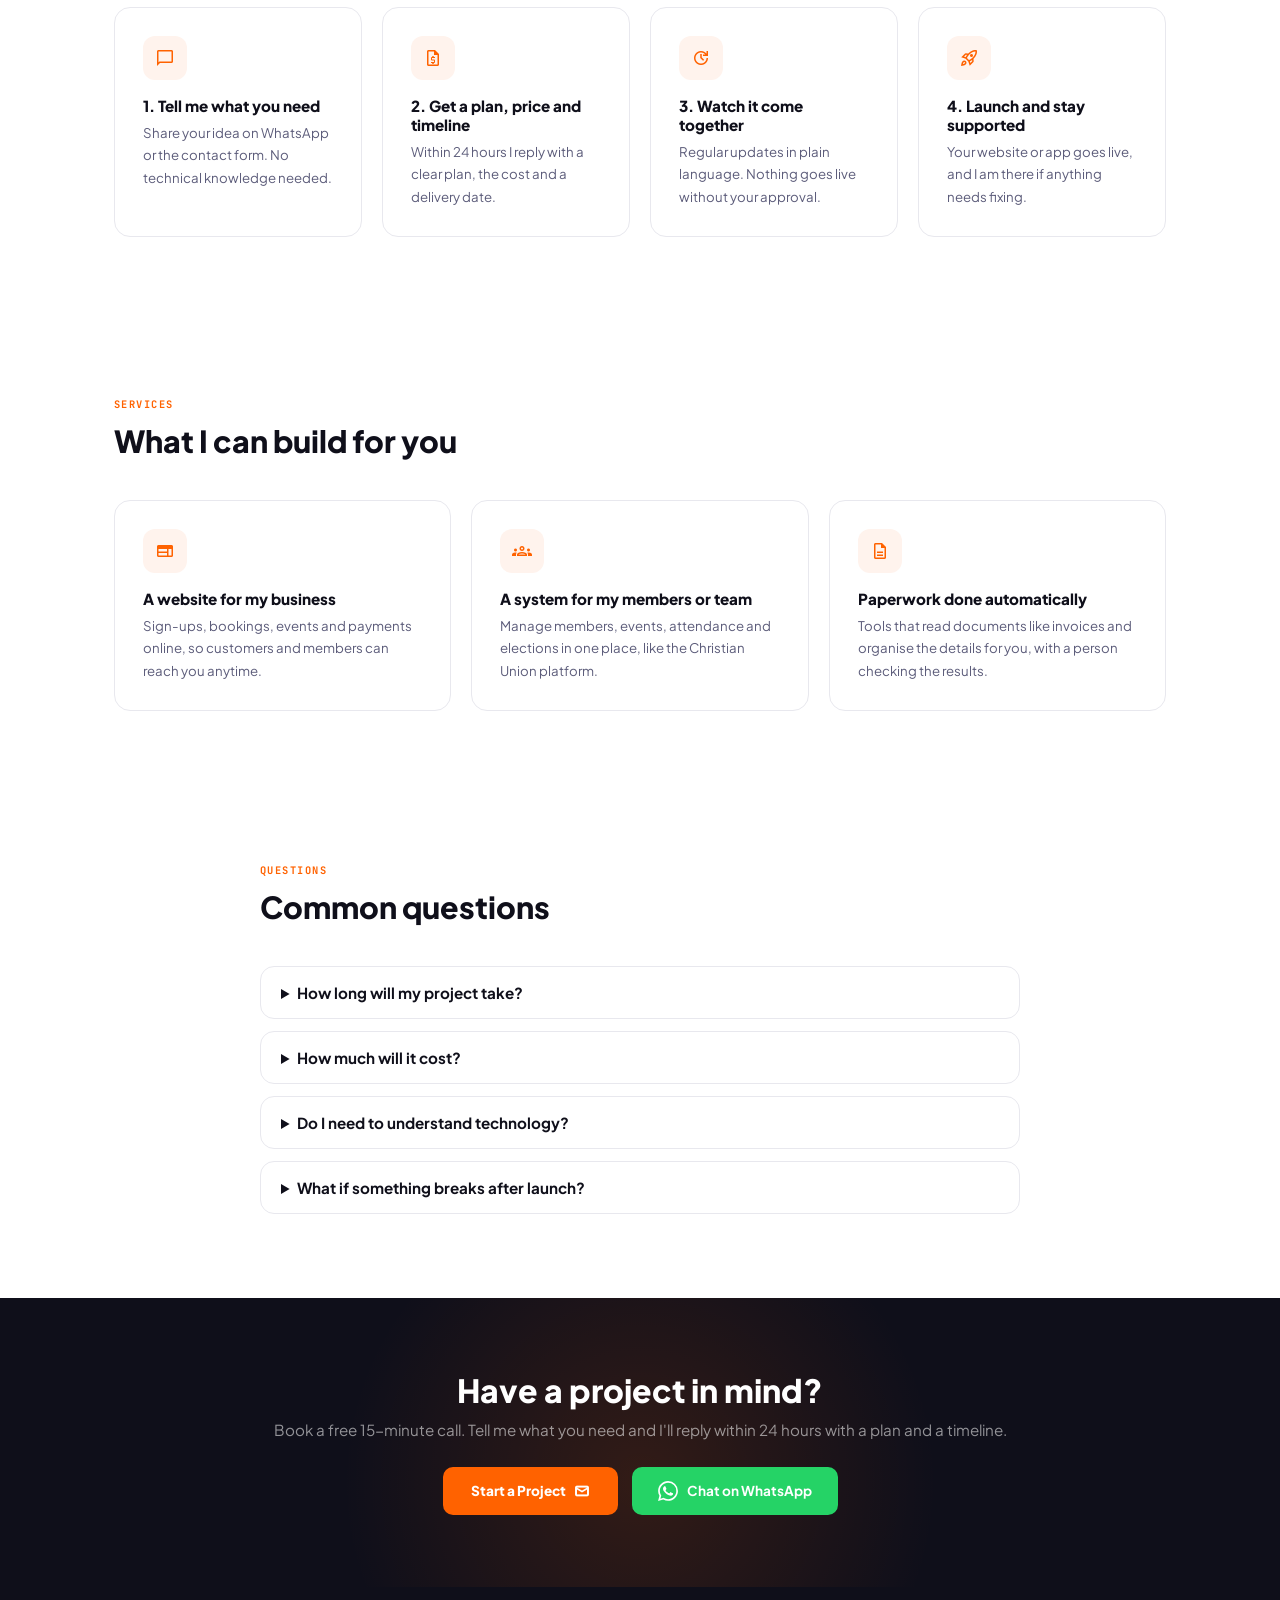
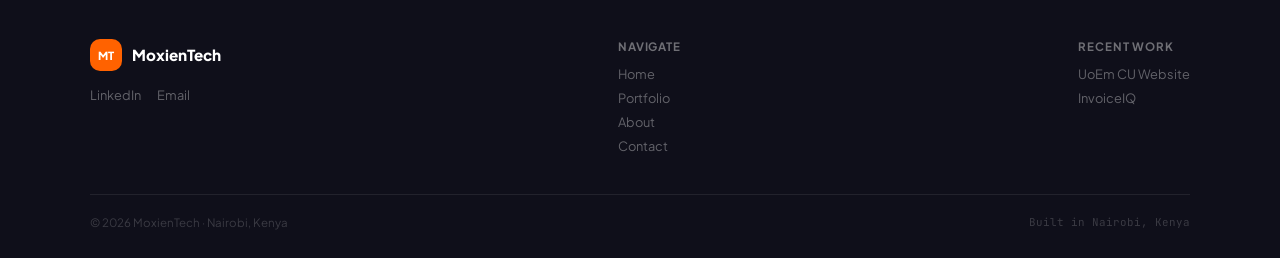
==== commit 8401d64d: "made a lot of changes to make it client focused" ====
--- a/index.html
+++ b/index.html
@@ -3,18 +3,17 @@
 <head>
 <meta charset="utf-8"/>
 <meta name="viewport" content="width=device-width,initial-scale=1.0"/>
-<title>Moses Mulwa — Full-Stack Python Developer</title>
-<meta name="description" content="Django developer building production systems with real users. Mozilla RCC Runner-Up. Open to remote and Kenyan opportunities."/>
-<meta property="og:title" content="Moses Mulwa — Full-Stack Python Developer"/>
-<meta property="og:description" content="Django developer building production systems with real users. Mozilla RCC Runner-Up. 150+ live users. Open to remote and Kenyan opportunities."/>
+<title>MoxienTech — Websites &amp; Web Apps in Kenya</title>
+<meta name="description" content="I build websites and apps that solve real problems for communities, students and businesses. Get a reply within 24 hours."/>
+<meta property="og:title" content="MoxienTech — Websites &amp; Web Apps in Kenya"/>
+<meta property="og:description" content="I build websites and apps that solve real problems for communities, students and businesses. 150+ people use my work. Get a reply within 24 hours."/>
 <meta property="og:type" content="website"/>
 <meta property="og:url" content="https://mosesmulwa.dev"/>
-<meta property="og:image" content="Moses-mulwa.png"/>
+<meta property="og:image" content="Moses-mulwa.jpg"/>
 <meta name="twitter:card" content="summary_large_image"/>
-<meta name="twitter:title" content="Moses Mulwa — Full-Stack Python Developer"/>
-<meta name="twitter:description" content="Django developer building production systems with real users. Mozilla RCC Runner-Up."/>
-<link rel="icon" type="image/png" href="favicon.png"/>
-<link rel="shortcut icon" href="favicon.ico"/>
+<meta name="twitter:title" content="MoxienTech — Websites &amp; Web Apps in Kenya"/>
+<meta name="twitter:description" content="I build websites and apps that solve real problems for communities, students and businesses."/>
+<link rel="icon" href="data:image/svg+xml,%3Csvg xmlns='http://www.w3.org/2000/svg' viewBox='0 0 64 64'%3E%3Crect width='64' height='64' rx='14' fill='%23FF6200'/%3E%3Ctext x='32' y='42' font-size='28' font-weight='700' font-family='Arial' fill='white' text-anchor='middle'%3EMT%3C/text%3E%3C/svg%3E"/>
 <link href="https://fonts.googleapis.com/css2?family=Plus+Jakarta+Sans:wght@300;400;500;600;700;800&family=JetBrains+Mono:wght@400;500;600&display=swap" rel="stylesheet"/>
 <link href="https://fonts.googleapis.com/css2?family=Material+Symbols+Outlined:wght,FILL@400,0..1&display=swap" rel="stylesheet"/>
 <link rel="stylesheet" href="shared.css"/>
@@ -27,19 +26,6 @@
 .hero-h1 em { color: var(--brand); font-style: normal; }
 .hero-sub { font-size: 1.05rem; line-height: 1.75; color: var(--muted); max-width: 460px; margin-bottom: 28px; }
 .hero-sub strong { color: var(--text); font-weight: 700; }
-.hero-photo-wrap { flex-shrink: 0; position: relative; }
-.hero-photo {
-  width: 230px; height: 230px; border-radius: 24px;
-  overflow: hidden; border: 3px solid var(--brand-light);
-  box-shadow: 0 0 0 6px var(--brand-faint), 8px 16px 48px rgba(255,98,0,.12);
-  position: relative;
-}
-.hero-photo img { width: 100%; height: 100%; object-fit: cover; object-position: center top; }
-.hero-photo-deco {
-  position: absolute; inset: -12px;
-  border: 2px dashed rgba(255,98,0,.2);
-  border-radius: 30px; pointer-events: none;
-}
 
 /* Available badge */
 .avail-badge { display: inline-flex; align-items: center; gap: 8px; background: var(--brand-faint); border: 1px solid var(--brand-light); padding: 7px 16px; border-radius: 100px; margin-bottom: 22px; }
@@ -49,12 +35,6 @@
 .avail-text { font-size: .68rem; font-weight: 700; color: var(--brand); font-family: 'JetBrains Mono', monospace; }
 
 /* ── STAT BAR ── */
-.stat-bar { background: var(--brand); padding: 28px 24px; }
-.stat-inner { max-width: 1100px; margin: 0 auto; display: flex; flex-wrap: wrap; justify-content: center; gap: 0; }
-.stat-item { flex: 1; min-width: 130px; max-width: 220px; text-align: center; padding: 12px 20px; border-right: 1px solid rgba(255,255,255,.18); }
-.stat-item:last-child { border-right: none; }
-.stat-num { font-size: 1.8rem; font-weight: 800; color: #fff; line-height: 1; }
-.stat-label { font-size: .7rem; color: rgba(255,255,255,.55); margin-top: 5px; text-transform: uppercase; letter-spacing: .08em; font-family: 'JetBrains Mono', monospace; }
 
 /* ── WORK SECTION ── */
 .work-section { padding: 80px 24px; background: var(--off); }
@@ -147,19 +127,75 @@
 }
 @media (max-width: 767px) {
   .hero { padding: 40px 20px 52px; }
-  .hero-inner { gap: 28px; flex-direction: column-reverse; align-items: flex-start; }
-  .hero-photo { width: 100px; height: 100px; border-radius: 16px; }
-  .hero-photo-deco { display: none; }
-  .stat-item { min-width: 100px; }
-  .stat-item { border-right: none; border-bottom: 1px solid rgba(255,255,255,.12); }
-  .stat-item:last-child { border-bottom: none; }
+  .hero-inner { gap: 28px; flex-direction: column; align-items: flex-start; }
   .what-grid { grid-template-columns: 1fr; gap: 14px; }
   .work-section, .what-section { padding: 52px 20px; }
 }
 @media (max-width: 480px) {
-  .stat-inner { flex-direction: column; align-items: center; }
-  .stat-item { width: 100%; max-width: 100%; border-right: none; border-bottom: 1px solid rgba(255,255,255,.1); }
-}
+}
+.faq-section{padding:72px 24px;background:#fff}.faq-inner{max-width:760px;margin:0 auto}.faq-inner details{border:1.5px solid var(--border);border-radius:14px;padding:16px 20px;margin-bottom:12px}.faq-inner summary{cursor:pointer;font-weight:700;color:var(--text);font-size:.95rem}.faq-inner details p{margin-top:10px;font-size:.875rem;line-height:1.7;color:var(--muted)}
+.hero-text{flex:1;min-width:280px}
+.hero-actions{display:flex;flex-wrap:wrap;gap:12px;margin-bottom:28px}
+.hero-person{display:flex;align-items:center;gap:12px}
+.hero-person img{width:46px;height:46px;border-radius:50%;object-fit:cover;border:2px solid var(--brand-light)}
+.hero-person strong{display:block;font-size:.9rem;font-weight:800;color:var(--text)}
+.hero-person small{font-size:.75rem;color:var(--muted)}
+.hero-show{flex-shrink:0;position:relative;width:460px;max-width:100%;padding:0 16px 34px 0}
+.hero-show::before{content:'';position:absolute;top:18px;left:18px;right:0;bottom:34px;border-radius:30px;background:linear-gradient(135deg,var(--brand),#ff9a55)}
+.show-stage{position:relative;display:grid}
+.show-slide{grid-area:1/1;background:#fff;border:1.5px solid var(--border);border-radius:22px;overflow:hidden;box-shadow:0 24px 60px rgba(20,20,40,.2);opacity:0;visibility:hidden;transition:opacity .6s,visibility .6s}
+.show-slide.active{opacity:1;visibility:visible}
+.show-bar{display:flex;align-items:center;gap:6px;padding:10px 14px;background:#f4f4f7;border-bottom:1px solid var(--border)}
+.show-bar i{width:9px;height:9px;border-radius:50%;background:#d4d4dc}
+.show-bar span{margin-left:8px;flex:1;background:#fff;border-radius:100px;padding:3px 12px;font-size:.68rem;color:var(--muted);font-family:'JetBrains Mono',monospace}
+.show-shot{position:relative;aspect-ratio:16/10;background:linear-gradient(135deg,var(--brand-light),var(--brand-faint));display:flex;align-items:center;justify-content:center}
+.show-shot b{display:flex;color:var(--brand);opacity:.35}
+.show-shot img{position:absolute;inset:0;width:100%;height:100%;object-fit:cover;object-position:top}
+.show-cap{padding:16px 20px 18px}
+.show-cap strong{display:block;font-size:1rem;font-weight:800;color:var(--text);margin-bottom:4px}
+.show-cap p{font-size:.82rem;line-height:1.6;color:var(--muted);margin-bottom:10px}
+.show-cap a{font-size:.78rem;font-weight:700;color:var(--brand);text-decoration:none}
+.show-dots{position:absolute;left:0;right:16px;bottom:0;display:flex;justify-content:center;gap:8px}
+.show-dots button{width:9px;height:9px;padding:0;border:0;border-radius:50%;background:var(--border);cursor:pointer;transition:all .3s}
+.show-dots button.on{width:26px;border-radius:9px;background:var(--brand)}
+@media (max-width:767px){.hero-show{width:100%}.show-cap{padding:14px 16px 16px}}
+.pgrid{display:grid;grid-template-columns:repeat(auto-fill,minmax(280px,1fr));gap:20px;align-items:stretch}
+.pcard{background:#fff;border:1.5px solid var(--border);border-radius:16px;padding:0;overflow:hidden;display:flex;flex-direction:column;transition:box-shadow .3s,transform .3s,border-color .3s}
+.pcard:hover{box-shadow:0 12px 30px rgba(255,98,0,.12);transform:translateY(-2px);border-color:var(--brand-light)}
+.pc-head{display:grid;grid-template-columns:100%;margin:0}
+.pc-img{grid-area:1/1;position:relative;display:block;width:100%;aspect-ratio:2.4/1;border:0;border-radius:0;padding:0;cursor:zoom-in;overflow:hidden;background:linear-gradient(135deg,var(--brand-light),var(--brand-faint))}
+.pc-img::after{content:'';position:absolute;inset:0;background:linear-gradient(0deg,rgba(15,15,25,.45) 0%,transparent 55%);pointer-events:none}
+.pc-img img{position:absolute;inset:0;width:100%;height:100%;object-fit:cover;object-position:top;transition:transform .5s}
+.pcard:hover .pc-img img{transform:scale(1.04)}
+.pc-ph{position:absolute;inset:0;display:flex;align-items:center;justify-content:center;color:var(--brand);opacity:.4}
+.pc-zoom{position:absolute;right:10px;bottom:10px;z-index:2;width:26px;height:26px;border-radius:8px;background:rgba(20,20,30,.72);color:#fff;font-size:.8rem;display:flex;align-items:center;justify-content:center;opacity:0;transition:opacity .25s}
+.pc-img:hover .pc-zoom,.pc-img:focus-visible .pc-zoom{opacity:1}
+.pc-meta{display:contents}
+.pc-badges{grid-area:1/1;align-self:end;justify-self:start;position:relative;z-index:2;display:flex;flex-wrap:wrap;gap:5px;margin:0 46px 10px 10px;pointer-events:none}
+.pc-badge{font-size:.6rem;font-weight:700;padding:3px 9px;border-radius:100px;font-family:'JetBrains Mono',monospace;background:var(--brand);color:#fff;box-shadow:0 2px 8px rgba(0,0,0,.18)}
+.pc-badge.grey{background:#6b7280}.pc-badge.light{background:rgba(255,255,255,.94);color:#4b5563}
+.pc-title{grid-row:2;grid-column:1;padding:14px 18px 0;font-size:1rem;font-weight:800;color:var(--text);line-height:1.3}
+.pc-desc{font-size:.83rem;line-height:1.6;color:var(--muted);margin:6px 18px 12px}
+.pc-more{border:0;background:none;padding:0;font:inherit;font-weight:700;color:var(--brand);cursor:pointer}
+.pc-more:hover{text-decoration:underline}
+.pc-tags{display:flex;flex-wrap:wrap;gap:5px;margin:0 18px 14px}
+.pc-actions{margin:auto 18px 0;padding:0 0 16px}
+.pc-actions a{box-sizing:border-box;min-height:36px;display:inline-flex;align-items:center}
+@media (max-width:600px){.pgrid{grid-template-columns:1fr;gap:16px}.pc-img{aspect-ratio:2.2/1}.pc-zoom{opacity:1}}
+.lb{position:fixed;inset:0;z-index:9999;background:rgba(15,15,25,.86);display:flex;align-items:center;justify-content:center;padding:20px}
+.lb[hidden]{display:none}
+.lb-box{position:relative;width:min(1000px,100%);max-height:100%;display:flex;flex-direction:column;background:#fff;border-radius:18px;overflow:hidden}
+.lb-stage{position:relative;background:#111;display:flex;align-items:center;justify-content:center;min-height:200px;max-height:68vh;overflow:auto}
+.lb-stage img{display:block;max-width:100%;max-height:68vh;object-fit:contain}
+.lb-ph{display:none;flex-direction:column;align-items:center;gap:12px;padding:60px 20px;color:#fff;font-size:.85rem;opacity:.8}
+.lb-cap{padding:16px 22px 18px}
+.lb-cap strong{display:block;font-size:1rem;font-weight:800;color:var(--text);margin-bottom:4px}
+.lb-cap p{font-size:.85rem;line-height:1.6;color:var(--muted);margin-bottom:10px}
+.lb-cap a{font-size:.8rem;font-weight:700;color:var(--brand);text-decoration:none}
+.lb-x,.lb-nav{position:absolute;z-index:3;border:0;cursor:pointer;background:rgba(255,255,255,.92);color:#111;border-radius:50%;width:40px;height:40px;font-size:1.5rem;line-height:1;display:flex;align-items:center;justify-content:center;box-shadow:0 4px 14px rgba(0,0,0,.25)}
+.lb-x{top:12px;right:12px}
+.lb-nav{top:calc(34vh - 20px)}
+.lb-prev{left:12px}.lb-next{right:12px}
 </style>
 </head>
 <body>
@@ -167,19 +203,18 @@
 <header class="nav-wrap dsk">
   <div class="nav-inner">
     <a class="nav-logo" href="index.html">
-      <div class="nav-logo-mark">MM</div>
+      <img class="nav-logo-img" src="logo.svg" alt="MoxienTech logo" width="40" height="40" onerror="if(!this.dataset.t){this.dataset.t=1;this.src='logo.png'}else{this.style.display='none';this.nextElementSibling.style.display='flex'}"/><div class="nav-logo-mark" style="display:none">MT</div>
       <div>
-        <div class="nav-logo-name">Moses Mulwa</div>
-        <div class="nav-logo-role">Python Developer</div>
+        <div class="nav-logo-name">MoxienTech</div>
       </div>
     </a>
     <nav class="nav-links">
       <a class="nav-link act" href="index.html">Home</a>
-      <a class="nav-link" href="projects.html">Projects</a>
+      <a class="nav-link" href="projects.html">Portfolio</a>
       <a class="nav-link" href="about.html">About</a>
       <a class="nav-link" href="contact.html">Contact</a>
     </nav>
-    <a href="contact.html" class="nav-cta">Hire Me <span style="font-family:'Material Symbols Outlined';font-size:15px;vertical-align:middle;">arrow_forward</span></a>
+    <a href="contact.html" class="nav-cta">Start a Project <span style="font-family:'Material Symbols Outlined';font-size:15px;vertical-align:middle;">arrow_forward</span></a>
   </div>
 </header>
 
@@ -194,103 +229,145 @@
           <span class="avail-dot-ping ping"></span>
           <span class="avail-dot"></span>
         </span>
-        <span class="avail-text">Open to opportunities</span>
-      </div>
-      <h1 class="hero-h1">Moses Mulwa<br/><em>Full Stack</em><br/>Developer</h1>
+        <span class="avail-text">Taking on select projects</span>
+      </div>
+      <h1 class="hero-h1">Websites and apps<br/>that solve <em>your problem.</em></h1>
       <p class="hero-sub">
-        I build and <em>operate</em> production Django systems — not prototypes. Currently running <strong>EasyHostels</strong>, a live student housing marketplace with 150+ active users, on a self-managed Ubuntu VPS.
-      </p>
-      <div style="display:flex;flex-wrap:wrap;gap:8px;margin-bottom:28px;">
-        <div class="pill"><span style="font-family:'Material Symbols Outlined';font-size:13px;vertical-align:middle;">emoji_events</span> Mozilla RCC · 2nd / 30</div>
-        <div class="pill"><span style="font-family:'Material Symbols Outlined';font-size:13px;vertical-align:middle;">group</span> 150+ live users</div>
-        <div class="pill"><span style="font-family:'Material Symbols Outlined';font-size:13px;vertical-align:middle;">dns</span> Self-managed VPS</div>
-      </div>
-      <div style="display:flex;flex-wrap:wrap;gap:12px;">
-        <a href="projects.html" class="btn-primary">View My Work <span style="font-family:'Material Symbols Outlined';font-size:15px;vertical-align:middle;">arrow_forward</span></a>
-        <a href="Moses_Mulwa_Master_CV.pdf" download class="btn-outline"><span style="font-family:'Material Symbols Outlined';font-size:15px;vertical-align:middle;">download</span> Download CV</a>
-      </div>
-    </div>
-
-    <div class="hero-photo-wrap reveal reveal-d1">
-      <div class="hero-photo-deco"></div>
-      <div class="hero-photo">
-        <img src="Moses-mulwa.png" alt="Moses Mulwa"/>
-      </div>
-    </div>
-  </div>
-</section>
-
-<!-- STAT BAR -->
-<div class="stat-bar">
-  <div class="stat-inner">
-    <div class="stat-item">
-      <div class="stat-num">150+</div>
-      <div class="stat-label">Active Users</div>
-    </div>
-    <div class="stat-item">
-      <div class="stat-num">2nd</div>
-      <div class="stat-label">Mozilla RCC · 30 Teams</div>
-    </div>
-    <div class="stat-item">
-      <div class="stat-num">3</div>
-      <div class="stat-label">Live Apps</div>
-    </div>
-    <div class="stat-item">
-      <div class="stat-num">4 wk</div>
-      <div class="stat-label">Solo Contract Delivery</div>
-    </div>
-  </div>
-</div>
+        Delivered on time, at a fair price, with no jargon and no surprises.</p>
+      <div class="hero-actions">
+        <a href="contact.html" class="btn-primary">Start a Project <span style="font-family:'Material Symbols Outlined';font-size:15px;vertical-align:middle;">arrow_forward</span></a>
+        <a href="https://wa.me/254707274060?text=Hi%20MoxienTech%2C%20I%20need%20a%20website%20or%20app%20built.%20Can%20we%20talk%20about%20what%20I%20need%3F" target="_blank" rel="noopener noreferrer" class="btn-wa"><svg viewBox="0 0 24 24" width="20" height="20" fill="#fff" aria-hidden="true" style="flex-shrink:0"><path d="M17.472 14.382c-.297-.149-1.758-.867-2.03-.967-.273-.099-.471-.148-.67.15-.197.297-.767.966-.94 1.164-.173.199-.347.223-.644.075-.297-.15-1.255-.463-2.39-1.475-.883-.788-1.48-1.761-1.653-2.059-.173-.297-.018-.458.13-.606.134-.133.298-.347.446-.52.149-.174.198-.298.298-.497.099-.198.05-.371-.025-.52-.075-.149-.669-1.612-.916-2.207-.242-.579-.487-.5-.669-.51-.173-.008-.371-.01-.57-.01-.198 0-.52.074-.792.372-.272.297-1.04 1.016-1.04 2.479 0 1.462 1.065 2.875 1.213 3.074.149.198 2.096 3.2 5.077 4.487.709.306 1.262.489 1.694.625.712.227 1.36.195 1.871.118.571-.085 1.758-.719 2.006-1.413.248-.694.248-1.289.173-1.413-.074-.124-.272-.198-.57-.347m-5.421 7.403h-.004a9.87 9.87 0 01-5.031-1.378l-.361-.214-3.741.982.998-3.648-.235-.374a9.86 9.86 0 01-1.51-5.26c.001-5.45 4.436-9.884 9.888-9.884 2.64 0 5.122 1.03 6.988 2.898a9.825 9.825 0 012.893 6.994c-.003 5.45-4.437 9.884-9.885 9.884m8.413-18.297A11.815 11.815 0 0012.05 0C5.495 0 .16 5.335.157 11.892c0 2.096.547 4.142 1.588 5.945L.057 24l6.305-1.654a11.882 11.882 0 005.683 1.448h.005c6.554 0 11.89-5.335 11.893-11.893a11.821 11.821 0 00-3.48-8.413z"/></svg> Chat on WhatsApp</a>
+      </div>
+      <div class="hero-person">
+        <img src="Moses-mulwa.jpg" alt="Moses Mulwa"/>
+        <div><strong>Moses Mulwa</strong><small>Founder &amp; Developer · Kenya</small></div>
+      </div>
+    </div>
+
+    <div class="hero-show reveal reveal-d1" id="heroShow" aria-roledescription="carousel" aria-label="My recent projects">
+      <div class="show-stage">
+        <figure class="show-slide active" style="margin:0">
+          <div class="show-bar"><i></i><i></i><i></i><span>uoemcu.co.ke</span></div>
+          <div class="show-shot"><b><svg viewBox="0 0 64 64" width="72" height="72" fill="none" stroke="currentColor" stroke-width="3" stroke-linejoin="round" stroke-linecap="round" aria-hidden="true"><path d="M32 6v10M27 11h10M32 16 14 30v26h36V30z"/><path d="M26 56V42a6 6 0 0 1 12 0v14"/></svg></b><img src="shot-cu.png" alt="UoEm Christian Union website screenshot" onerror="this.remove()"/></div>
+          <figcaption class="show-cap"><strong>UoEm Christian Union</strong><p>One place for a whole community's ministries, events and elections.</p><a href="https://uoemcu.co.ke/" target="_blank" rel="noopener noreferrer">View live site &rarr;</a></figcaption>
+        </figure>
+        <figure class="show-slide" style="margin:0">
+          <div class="show-bar"><i></i><i></i><i></i><span>InvoiceIQ</span></div>
+          <div class="show-shot"><b><svg viewBox="0 0 64 64" width="72" height="72" fill="none" stroke="currentColor" stroke-width="3" stroke-linejoin="round" stroke-linecap="round" aria-hidden="true"><path d="M16 6h32v52l-6-4-5 4-5-4-5 4-5-4-6 4z"/><path d="M24 20h16M24 30h16M24 40h10"/></svg></b><img src="shot-invoiceiq.png" alt="InvoiceIQ website screenshot" onerror="this.remove()"/></div>
+          <figcaption class="show-cap"><strong>InvoiceIQ</strong><p>Reads invoices automatically and passes unclear ones to a person to check.</p><a href="https://invoicesq.pythonanywhere.com/" target="_blank" rel="noopener noreferrer">View live site &rarr;</a></figcaption>
+        </figure>
+      </div>
+      <div class="show-dots"><button class="on" aria-label="Project 1"></button><button aria-label="Project 2"></button></div>
+    </div>
+  </div>
+</section>
 
 <!-- FEATURED WORK -->
 <section class="work-section">
   <div class="container">
     <div class="section-header reveal">
       <span class="section-label">Selected Work</span>
-      <h2 class="section-title">Featured Projects</h2>
-      <p class="section-sub">Live systems deployed and operated by me, for real users.</p>
-    </div>
-
-    <!-- EasyHostels -->
-    <div class="project-card reveal">
-      <div class="project-img">
-        <img src="hostel.jpg" alt="EasyHostels"/>
-        <div class="project-badge">
-          <span class="pill" style="background:var(--brand);color:#fff;"><span style="width:6px;height:6px;background:#4fffb0;border-radius:50%;display:inline-block;"></span> LIVE</span>
-          <span class="pill" style="background:rgba(255,255,255,.92);color:var(--text);">Featured</span>
+      <h2 class="section-title">Featured Work</h2>
+      <p class="section-sub">A few of the problems I have solved for real people.</p>
+    </div>
+
+    <div class="pgrid">
+      <article class="pcard reveal" data-tags="websites community">
+        <div class="pc-head">
+          <button type="button" class="pc-img" data-title="UoEm Christian Union — Community Website" data-desc="The online home of the University of Embu Christian Union. Members join ministries, register for events and take part in elections, while leaders manage it all in one place." data-link="https://uoemcu.co.ke/" aria-label="View screenshot: UoEm Christian Union — Community Website">
+            <span class="pc-ph"><svg viewBox="0 0 64 64" width="30" height="30" fill="none" stroke="currentColor" stroke-width="3" stroke-linejoin="round" stroke-linecap="round" aria-hidden="true"><path d="M32 6v10M27 11h10M32 16 14 30v26h36V30z"/><path d="M26 56V42a6 6 0 0 1 12 0v14"/></svg></span>
+            <img src="shot-cu.png" alt="UoEm Christian Union website" loading="lazy" onerror="this.remove()"/>
+            <span class="pc-zoom">&#10530;</span>
+          </button>
+          <div class="pc-meta">
+            <div class="pc-badges"><span class="pc-badge ">LIVE</span></div>
+            <h3 class="pc-title">UoEm Christian Union — Community Website</h3>
+          </div>
         </div>
-      </div>
-      <div class="project-body">
-        <div class="project-tags">
-          <span class="tag">Django</span><span class="tag">PostgreSQL</span><span class="tag">Nginx</span><span class="tag">Ubuntu VPS</span><span class="tag">Cloudflare</span>
+        <p class="pc-desc"><span class="pc-short">The online home of the University of Embu Christian Union. Members join… </span><span class="pc-full" hidden>The online home of the University of Embu Christian Union. Members join ministries, register for events and take part in elections, while leaders manage it all in one place. </span><button type="button" class="pc-more" aria-expanded="false">Read more</button></p>
+        <div class="pc-tags"><span class="tag">Ministries</span><span class="tag">Events</span><span class="tag">Elections</span></div>
+        <div class="pc-actions"><a href="https://uoemcu.co.ke/" target="_blank" rel="noopener noreferrer" class="btn-primary" style="font-size:.75rem;padding:8px 16px;">View live site &#8599;</a></div>
+      </article>
+      <article class="pcard reveal" data-tags="smart websites">
+        <div class="pc-head">
+          <button type="button" class="pc-img" data-title="InvoiceIQ — Invoices Read Automatically" data-desc="Upload an invoice and it picks out more than 15 key details within moments. Anything unclear goes to a person to check, so mistakes do not slip through." data-link="https://invoicesq.pythonanywhere.com/" aria-label="View screenshot: InvoiceIQ — Invoices Read Automatically">
+            <span class="pc-ph"><svg viewBox="0 0 64 64" width="30" height="30" fill="none" stroke="currentColor" stroke-width="3" stroke-linejoin="round" stroke-linecap="round" aria-hidden="true"><path d="M16 6h32v52l-6-4-5 4-5-4-5 4-5-4-6 4z"/><path d="M24 20h16M24 30h16M24 40h10"/></svg></span>
+            <img src="shot-invoiceiq.png" alt="InvoiceIQ invoice reading tool" loading="lazy" onerror="this.onerror=null;this.src='https://lh3.googleusercontent.com/aida-public/[base64]'"/>
+            <span class="pc-zoom">&#10530;</span>
+          </button>
+          <div class="pc-meta">
+            <div class="pc-badges"><span class="pc-badge ">LIVE</span></div>
+            <h3 class="pc-title">InvoiceIQ — Invoices Read Automatically</h3>
+          </div>
         </div>
-        <h3 class="project-title">EasyHostels — Student Housing Marketplace</h3>
-        <p class="project-desc">A live marketplace connecting students with verified landlords near University of Embu. 150+ active users. I provision the server, manage Nginx, SSL, DNS, the database, and handle all incidents end-to-end.</p>
-        <div><a href="https://easyhostels.livify.co.ke" target="_blank" rel="noopener noreferrer" class="btn-primary" style="font-size:.78rem;padding:9px 18px;">View Live <span style="font-family:'Material Symbols Outlined';font-size:14px;vertical-align:middle;">open_in_new</span></a></div>
-      </div>
-    </div>
-
-    <!-- InvoiceIQ -->
-    <div class="project-card reveal">
-      <div class="project-img">
-        <img src="https://lh3.googleusercontent.com/aida-public/[base64]" alt="InvoiceIQ"/>
-        <div class="project-badge">
-          <span class="pill" style="background:var(--brand);color:#fff;"><span style="width:6px;height:6px;background:#4fffb0;border-radius:50%;display:inline-block;"></span> LIVE</span>
-          <span class="pill" style="background:rgba(255,255,255,.92);color:var(--text);">AI / LLM</span>
+        <p class="pc-desc"><span class="pc-short">Upload an invoice and it picks out more than 15 key details within moments… </span><span class="pc-full" hidden>Upload an invoice and it picks out more than 15 key details within moments. Anything unclear goes to a person to check, so mistakes do not slip through. </span><button type="button" class="pc-more" aria-expanded="false">Read more</button></p>
+        <div class="pc-tags"><span class="tag">Saves Time</span><span class="tag">Automation</span><span class="tag">Fewer Errors</span></div>
+        <div class="pc-actions"><a href="https://invoicesq.pythonanywhere.com/" target="_blank" rel="noopener noreferrer" class="btn-primary" style="font-size:.75rem;padding:8px 16px;">View live site &#8599;</a></div>
+      </article>
+      <article class="pcard reveal" data-tags="websites community">
+        <div class="pc-head">
+          <button type="button" class="pc-img" data-title="EasyHostels — Find Student Housing Easily" data-desc="Helped students near University of Embu find safe, verified places to rent, and helped landlords reach the right tenants. Over 150 people used it." aria-label="View screenshot: EasyHostels — Find Student Housing Easily">
+            <span class="pc-ph"><svg viewBox="0 0 64 64" width="30" height="30" fill="none" stroke="currentColor" stroke-width="3" stroke-linejoin="round" stroke-linecap="round" aria-hidden="true"><path d="M12 56V10h28v46M40 24h12v32M20 18h4M28 18h4M20 28h4M28 28h4M20 38h4M28 38h4M24 56V46"/></svg></span>
+            <img src="shot-easyhostels.png" alt="EasyHostels student housing" loading="lazy" onerror="this.onerror=null;this.src='hostel.jpg'"/>
+            <span class="pc-zoom">&#10530;</span>
+          </button>
+          <div class="pc-meta">
+            <div class="pc-badges"><span class="pc-badge grey">Completed</span></div>
+            <h3 class="pc-title">EasyHostels — Find Student Housing Easily</h3>
+          </div>
         </div>
-      </div>
-      <div class="project-body">
-        <div class="project-tags">
-          <span class="tag">Llama 3.3</span><span class="tag">OCR</span><span class="tag">Django DRF</span><span class="tag">Celery</span><span class="tag">JWT</span>
-        </div>
-        <h3 class="project-title">InvoiceIQ — AI Invoice Extraction</h3>
-        <p class="project-desc">LLM reads uploaded PDFs via OCR and extracts 15+ structured fields instantly. Uncertain results route to a Human-in-the-Loop review dashboard. API response under 300ms. Delivered solo in 4 weeks as a freelance contract.</p>
-        <div><a href="https://invoicesq.pythonanywhere.com/" target="_blank" rel="noopener noreferrer" class="btn-primary" style="font-size:.78rem;padding:9px 18px;">View Live <span style="font-family:'Material Symbols Outlined';font-size:14px;vertical-align:middle;">open_in_new</span></a></div>
-      </div>
+        <p class="pc-desc"><span class="pc-short">Helped students near University of Embu find safe, verified places to rent, and… </span><span class="pc-full" hidden>Helped students near University of Embu find safe, verified places to rent, and helped landlords reach the right tenants. Over 150 people used it. </span><button type="button" class="pc-more" aria-expanded="false">Read more</button></p>
+        <div class="pc-tags"><span class="tag">Housing</span><span class="tag">Students</span><span class="tag">Verified Landlords</span></div>
+        <div class="pc-actions"><a href="contact.html" class="btn-outline" style="font-size:.75rem;padding:8px 16px;">Get something like this &rarr;</a></div>
+      </article>
     </div>
 
     <div style="text-align:center;margin-top:16px;">
-      <a href="projects.html" class="btn-outline">See All Projects</a>
+      <a href="projects.html" class="btn-outline">See All Work</a>
+    </div>
+  </div>
+</section>
+
+<!-- TESTIMONIALS: uncomment and fill in with REAL client quotes
+<section class="what-section">
+  <div class="container">
+    <div class="section-header reveal"><span class="section-label">Kind Words</span><h2 class="section-title">What clients say</h2></div>
+    <div class="what-grid">
+      <div class="what-card reveal"><p class="what-desc">"Quote here."</p><div class="what-title" style="margin-top:12px">Name, Role / Organisation</div></div>
+    </div>
+  </div>
+</section>
+-->
+
+<!-- HOW IT WORKS -->
+<section class="what-section">
+  <div class="container">
+    <div class="section-header reveal">
+      <span class="section-label">Simple Process</span>
+      <h2 class="section-title">How it works</h2>
+      <p class="section-sub">Four clear steps from idea to launch.</p>
+    </div>
+    <div class="what-grid">
+      <div class="what-card reveal">
+        <div class="what-icon"><span style="font-family:'Material Symbols Outlined';">chat_bubble</span></div>
+        <div class="what-title">1. Tell me what you need</div>
+        <p class="what-desc">Share your idea on WhatsApp or the contact form. No technical knowledge needed.</p>
+      </div>
+      <div class="what-card reveal reveal-d1">
+        <div class="what-icon"><span style="font-family:'Material Symbols Outlined';">request_quote</span></div>
+        <div class="what-title">2. Get a plan, price and timeline</div>
+        <p class="what-desc">Within 24 hours I reply with a clear plan, the cost and a delivery date.</p>
+      </div>
+      <div class="what-card reveal reveal-d2">
+        <div class="what-icon"><span style="font-family:'Material Symbols Outlined';">update</span></div>
+        <div class="what-title">3. Watch it come together</div>
+        <p class="what-desc">Regular updates in plain language. Nothing goes live without your approval.</p>
+      </div>
+      <div class="what-card reveal reveal-d3">
+        <div class="what-icon"><span style="font-family:'Material Symbols Outlined';">rocket_launch</span></div>
+        <div class="what-title">4. Launch and stay supported</div>
+        <p class="what-desc">Your website or app goes live, and I am there if anything needs fixing.</p>
+      </div>
     </div>
   </div>
 </section>
@@ -299,26 +376,40 @@
 <section class="what-section">
   <div class="container">
     <div class="section-header reveal">
-      <span class="section-label">Capabilities</span>
-      <h2 class="section-title">What I bring</h2>
+      <span class="section-label">Services</span>
+      <h2 class="section-title">What I can build for you</h2>
     </div>
     <div class="what-grid">
       <div class="what-card reveal">
-        <div class="what-icon"><span style="font-family:'Material Symbols Outlined';">code</span></div>
-        <div class="what-title">Django & Python</div>
-        <p class="what-desc">Production-grade Django APIs, custom backends, Celery task queues, REST APIs with DRF, and PostgreSQL databases.</p>
+        <div class="what-icon"><span style="font-family:'Material Symbols Outlined';">web</span></div>
+        <div class="what-title">A website for my business</div>
+        <p class="what-desc">Sign-ups, bookings, events and payments online, so customers and members can reach you anytime.</p>
       </div>
       <div class="what-card reveal reveal-d1">
-        <div class="what-icon"><span style="font-family:'Material Symbols Outlined';">smart_toy</span></div>
-        <div class="what-title">AI Integration</div>
-        <p class="what-desc">LLM-powered features using Llama, Groq API, OCR pipelines, and Human-in-the-Loop workflows for AI reliability.</p>
+        <div class="what-icon"><span style="font-family:'Material Symbols Outlined';">groups</span></div>
+        <div class="what-title">A system for my members or team</div>
+        <p class="what-desc">Manage members, events, attendance and elections in one place, like the Christian Union platform.</p>
       </div>
       <div class="what-card reveal reveal-d2">
-        <div class="what-icon"><span style="font-family:'Material Symbols Outlined';">dns</span></div>
-        <div class="what-title">DevOps & Deployment</div>
-        <p class="what-desc">Self-managed Ubuntu VPS, Nginx reverse proxy, Cloudflare DNS, custom SSL, and end-to-end server configuration.</p>
-      </div>
-    </div>
+        <div class="what-icon"><span style="font-family:'Material Symbols Outlined';">description</span></div>
+        <div class="what-title">Paperwork done automatically</div>
+        <p class="what-desc">Tools that read documents like invoices and organise the details for you, with a person checking the results.</p>
+      </div>
+    </div>
+  </div>
+</section>
+
+<!-- FAQ -->
+<section class="faq-section">
+  <div class="faq-inner">
+    <div class="section-header reveal">
+      <span class="section-label">Questions</span>
+      <h2 class="section-title">Common questions</h2>
+    </div>
+      <details><summary>How long will my project take?</summary><p>It depends on the size. An invoice-reading tool I built for a client went from brief to live in 4 weeks. You get a clear delivery date before we start.</p></details>
+      <details><summary>How much will it cost?</summary><p>Every project is different, so I give a quote after understanding what you need. You know the cost upfront, with no surprises.</p></details>
+      <details><summary>Do I need to understand technology?</summary><p>No. I explain everything in plain language and handle the technical side for you.</p></details>
+      <details><summary>What if something breaks after launch?</summary><p>Contact me and I will fix it. I look after the systems I build and stay available after launch.</p></details>
   </div>
 </section>
 
@@ -326,10 +417,10 @@
 <section class="cta-band">
   <div class="container">
     <h2>Have a project in mind?</h2>
-    <p>I respond within 24 hours. Open to freelance contracts and full-time roles.</p>
+    <p>Book a free 15-minute call. Tell me what you need and I'll reply within 24 hours with a plan and a timeline.</p>
     <div class="cta-btns">
-      <a href="contact.html" class="btn-white">Get In Touch <span style="font-family:'Material Symbols Outlined';font-size:16px;vertical-align:middle;">mail</span></a>
-      <a href="projects.html" class="btn-ghost">See All Projects</a>
+      <a href="contact.html" class="btn-white">Start a Project <span style="font-family:'Material Symbols Outlined';font-size:16px;vertical-align:middle;">mail</span></a>
+      <a href="https://wa.me/254707274060?text=Hi%20MoxienTech%2C%20I%20need%20a%20website%20or%20app%20built.%20Can%20we%20talk%20about%20what%20I%20need%3F" target="_blank" rel="noopener noreferrer" class="btn-wa"><svg viewBox="0 0 24 24" width="20" height="20" fill="#fff" aria-hidden="true" style="flex-shrink:0"><path d="M17.472 14.382c-.297-.149-1.758-.867-2.03-.967-.273-.099-.471-.148-.67.15-.197.297-.767.966-.94 1.164-.173.199-.347.223-.644.075-.297-.15-1.255-.463-2.39-1.475-.883-.788-1.48-1.761-1.653-2.059-.173-.297-.018-.458.13-.606.134-.133.298-.347.446-.52.149-.174.198-.298.298-.497.099-.198.05-.371-.025-.52-.075-.149-.669-1.612-.916-2.207-.242-.579-.487-.5-.669-.51-.173-.008-.371-.01-.57-.01-.198 0-.52.074-.792.372-.272.297-1.04 1.016-1.04 2.479 0 1.462 1.065 2.875 1.213 3.074.149.198 2.096 3.2 5.077 4.487.709.306 1.262.489 1.694.625.712.227 1.36.195 1.871.118.571-.085 1.758-.719 2.006-1.413.248-.694.248-1.289.173-1.413-.074-.124-.272-.198-.57-.347m-5.421 7.403h-.004a9.87 9.87 0 01-5.031-1.378l-.361-.214-3.741.982.998-3.648-.235-.374a9.86 9.86 0 01-1.51-5.26c.001-5.45 4.436-9.884 9.888-9.884 2.64 0 5.122 1.03 6.988 2.898a9.825 9.825 0 012.893 6.994c-.003 5.45-4.437 9.884-9.885 9.884m8.413-18.297A11.815 11.815 0 0012.05 0C5.495 0 .16 5.335.157 11.892c0 2.096.547 4.142 1.588 5.945L.057 24l6.305-1.654a11.882 11.882 0 005.683 1.448h.005c6.554 0 11.89-5.335 11.893-11.893a11.821 11.821 0 00-3.48-8.413z"/></svg> Chat on WhatsApp</a>
     </div>
   </div>
 </section>
@@ -341,43 +432,39 @@
     <div class="footer-top">
       <div>
         <div style="display:flex;align-items:center;gap:10px;margin-bottom:10px;">
-          <div class="nav-logo-mark" style="width:32px;height:32px;font-size:.7rem;">MM</div>
+          <img class="nav-logo-img" src="logo.svg" alt="MoxienTech logo" style="height:32px" onerror="if(!this.dataset.t){this.dataset.t=1;this.src='logo.png'}else{this.style.display='none';this.nextElementSibling.style.display='flex'}"/><div class="nav-logo-mark" style="display:none;width:32px;height:32px;font-size:.7rem;">MT</div>
           <div>
-            <div class="footer-brand-name">Moses Mulwa</div>
-            <div class="footer-brand-sub">Django · AI · Nairobi, Kenya</div>
+            <div class="footer-brand-name">MoxienTech</div>
           </div>
         </div>
         <div style="display:flex;gap:16px;margin-top:16px;">
-          <a href="https://github.com/mocech" target="_blank" rel="noopener noreferrer" class="footer-link" style="margin-bottom:0;">GitHub</a>
           <a href="https://www.linkedin.com/in/moses-francis-8a590b251/" target="_blank" rel="noopener noreferrer" class="footer-link" style="margin-bottom:0;">LinkedIn</a>
-          <a href="mailto:mosesfrancis018@gmail.com" class="footer-link" style="margin-bottom:0;">Email</a>
+          <a href="https://mail.google.com/mail/?view=cm&amp;fs=1&amp;to=mosesfrancis018@gmail.com&amp;su=Project%20enquiry&amp;body=Hi%20Moses%2C%0A%0AI%20would%20like%20to%20talk%20about%20a%20project.%0A%0A" target="_blank" rel="noopener noreferrer" class="footer-link" style="margin-bottom:0;">Email</a>
         </div>
       </div>
       <div>
         <div class="footer-links-title">Navigate</div>
         <a href="index.html" class="footer-link">Home</a>
-        <a href="projects.html" class="footer-link">Projects</a>
+        <a href="projects.html" class="footer-link">Portfolio</a>
         <a href="about.html" class="footer-link">About</a>
         <a href="contact.html" class="footer-link">Contact</a>
       </div>
       <div>
-        <div class="footer-links-title">Live Apps</div>
-        <a href="https://easyhostels.livify.co.ke" target="_blank" rel="noopener noreferrer" class="footer-link">EasyHostels</a>
+        <div class="footer-links-title">Recent Work</div>
+        <a href="https://uoemcu.co.ke/" target="_blank" rel="noopener noreferrer" class="footer-link">UoEm CU Website</a>
         <a href="https://invoicesq.pythonanywhere.com/" target="_blank" rel="noopener noreferrer" class="footer-link">InvoiceIQ</a>
-        <a href="https://uoemcu.co.ke/evaluation/" target="_blank" rel="noopener noreferrer" class="footer-link">CU Evaluation</a>
-        <a href="Moses_Mulwa_Master_CV.pdf" download class="footer-link">Download CV</a>
       </div>
     </div>
     <div class="footer-copy">
-      <span>© 2026 Moses Mulwa · Nairobi, Kenya</span>
-      <span class="mono" style="font-size:.68rem;">Django · Python · VPS</span>
+      <span>© 2026 MoxienTech · Nairobi, Kenya</span>
+      <span class="mono" style="font-size:.68rem;">Built in Nairobi, Kenya</span>
     </div>
   </div>
 </footer>
 
 <nav class="mbn">
   <a href="index.html" class="mbn-item act"><span class="mbi">home</span><span>Home</span></a>
-  <a href="projects.html" class="mbn-item"><span class="mbi">work</span><span>Projects</span></a>
+  <a href="projects.html" class="mbn-item"><span class="mbi">work</span><span>Portfolio</span></a>
   <a href="about.html" class="mbn-item"><span class="mbi">person</span><span>About</span></a>
   <a href="contact.html" class="mbn-item"><span class="mbi">mail</span><span>Contact</span></a>
 </nav>
@@ -387,12 +474,65 @@
 document.querySelectorAll('.reveal').forEach(el => io.observe(el));
 </script>
 <!-- WhatsApp Floating Button -->
-<a href="https://wa.me/254707274060?text=Hi%20Moses%2C%20I%20found%20your%20portfolio%20and%20would%20like%20to%20connect." target="_blank" rel="noopener noreferrer" class="wa-float" aria-label="Chat on WhatsApp">
+<a href="https://wa.me/254707274060?text=Hi%20MoxienTech%2C%20I%20need%20a%20website%20or%20app%20built.%20Can%20we%20talk%20about%20what%20I%20need%3F" target="_blank" rel="noopener noreferrer" class="wa-float" aria-label="Chat on WhatsApp">
   <span class="wa-float-label">Chat on WhatsApp</span>
   <div class="wa-float-btn">
     <div class="wa-float-pulse"></div>
     <svg viewBox="0 0 24 24" xmlns="http://www.w3.org/2000/svg" fill="#fff" width="28" height="28"><path d="M17.472 14.382c-.297-.149-1.758-.867-2.03-.967-.273-.099-.471-.148-.67.15-.197.297-.767.966-.94 1.164-.173.199-.347.223-.644.075-.297-.15-1.255-.463-2.39-1.475-.883-.788-1.48-1.761-1.653-2.059-.173-.297-.018-.458.13-.606.134-.133.298-.347.446-.52.149-.174.198-.298.298-.497.099-.198.05-.371-.025-.52-.075-.149-.669-1.612-.916-2.207-.242-.579-.487-.5-.669-.51-.173-.008-.371-.01-.57-.01-.198 0-.52.074-.792.372-.272.297-1.04 1.016-1.04 2.479 0 1.462 1.065 2.875 1.213 3.074.149.198 2.096 3.2 5.077 4.487.709.306 1.262.489 1.694.625.712.227 1.36.195 1.871.118.571-.085 1.758-.719 2.006-1.413.248-.694.248-1.289.173-1.413-.074-.124-.272-.198-.57-.347m-5.421 7.403h-.004a9.87 9.87 0 01-5.031-1.378l-.361-.214-3.741.982.998-3.648-.235-.374a9.86 9.86 0 01-1.51-5.26c.001-5.45 4.436-9.884 9.888-9.884 2.64 0 5.122 1.03 6.988 2.898a9.825 9.825 0 012.893 6.994c-.003 5.45-4.437 9.884-9.885 9.884m8.413-18.297A11.815 11.815 0 0012.05 0C5.495 0 .16 5.335.157 11.892c0 2.096.547 4.142 1.588 5.945L.057 24l6.305-1.654a11.882 11.882 0 005.683 1.448h.005c6.554 0 11.89-5.335 11.893-11.893a11.821 11.821 0 00-3.48-8.413z"/></svg>
   </div>
 </a>
+<script>
+(function(){
+  var box=document.getElementById('heroShow'); if(!box) return;
+  var slides=box.querySelectorAll('.show-slide'), dots=box.querySelectorAll('.show-dots button'), i=0, t=null;
+  function go(n){ slides[i].classList.remove('active'); dots[i].classList.remove('on'); i=(n+slides.length)%slides.length; slides[i].classList.add('active'); dots[i].classList.add('on'); }
+  function start(){ if(window.matchMedia('(prefers-reduced-motion: reduce)').matches) return; stop(); t=setInterval(function(){go(i+1)},5000); }
+  function stop(){ if(t){clearInterval(t); t=null;} }
+  dots.forEach(function(d,n){ d.addEventListener('click',function(){go(n);start();}); });
+  box.addEventListener('mouseenter',stop); box.addEventListener('mouseleave',start);
+  var x0=null; box.addEventListener('touchstart',function(e){x0=e.touches[0].clientX;stop();},{passive:true});
+  box.addEventListener('touchend',function(e){ if(x0!==null){ var dx=e.changedTouches[0].clientX-x0; if(Math.abs(dx)>40) go(i+(dx<0?1:-1)); x0=null; } start(); });
+  start();
+})();
+</script>
+<div class="lb" id="lb" hidden>
+  <div class="lb-box" role="dialog" aria-modal="true" aria-label="Work screenshot">
+    <button type="button" class="lb-x" id="lbX" aria-label="Close">&times;</button>
+    <button type="button" class="lb-nav lb-prev" id="lbP" aria-label="Previous">&lsaquo;</button>
+    <button type="button" class="lb-nav lb-next" id="lbN" aria-label="Next">&rsaquo;</button>
+    <div class="lb-stage"><img id="lbImg" alt="" hidden/><div class="lb-ph" id="lbPh"><span id="lbIc"></span>Screenshot coming soon</div></div>
+    <div class="lb-cap"><strong id="lbT"></strong><p id="lbD"></p><a id="lbA" target="_blank" rel="noopener noreferrer" hidden>View live site &rarr;</a></div>
+  </div>
+</div>
+<script>
+(function(){
+  var lb=document.getElementById('lb'); if(!lb) return;
+  var img=document.getElementById('lbImg'), ph=document.getElementById('lbPh'), cur=-1, last=null;
+  function list(){ return Array.prototype.filter.call(document.querySelectorAll('.pc-img'),function(b){return b.offsetParent!==null;}); }
+  function show(i){
+    var L=list(); if(!L.length) return; cur=(i+L.length)%L.length; var b=L[cur], im=b.querySelector('img');
+    document.getElementById('lbT').textContent=b.dataset.title; document.getElementById('lbD').textContent=b.dataset.desc;
+    var a=document.getElementById('lbA'); if(b.dataset.link){a.href=b.dataset.link;a.hidden=false;}else{a.hidden=true;}
+    var ok=im && im.complete && im.naturalWidth>0;
+    if(ok){ img.src=im.currentSrc||im.src; img.alt=b.dataset.title; img.hidden=false; ph.style.display='none'; }
+    else { img.hidden=true; img.removeAttribute('src'); document.getElementById('lbIc').innerHTML=b.querySelector('.pc-ph').innerHTML; ph.style.display='flex'; }
+    lb.hidden=false; document.body.style.overflow='hidden';
+  }
+  function close(){ lb.hidden=true; document.body.style.overflow=''; if(last) last.focus(); }
+  document.addEventListener('click',function(e){ var b=e.target.closest('.pc-img'); if(b){ last=b; show(list().indexOf(b)); } });
+  document.getElementById('lbX').onclick=close;
+  document.getElementById('lbP').onclick=function(){show(cur-1)};
+  document.getElementById('lbN').onclick=function(){show(cur+1)};
+  lb.addEventListener('click',function(e){ if(e.target===lb) close(); });
+  document.addEventListener('keydown',function(e){ if(lb.hidden) return; if(e.key==='Escape') close(); if(e.key==='ArrowLeft') show(cur-1); if(e.key==='ArrowRight') show(cur+1); });
+})();
+</script>
+<script>
+document.addEventListener('click',function(e){
+  var b=e.target.closest('.pc-more'); if(!b) return;
+  var p=b.parentNode, s=p.querySelector('.pc-short'), f=p.querySelector('.pc-full'), open=f.hidden;
+  s.hidden=open; f.hidden=!open; b.textContent=open?'Show less':'Read more'; b.setAttribute('aria-expanded',open);
+});
+</script>
 </body>
 </html>
--- a/shared.css
+++ b/shared.css
@@ -69,6 +69,7 @@
   display: flex; align-items: center; justify-content: center;
   letter-spacing: -.02em; flex-shrink: 0;
 }
+.nav-logo-img { height: 40px; width: auto; max-width: 64px; object-fit: contain; display: block; flex-shrink: 0; }
 .nav-logo-name { font-weight: 800; font-size: .95rem; color: var(--text); }
 .nav-logo-role { font-size: .6rem; color: var(--light); font-family: 'JetBrains Mono', monospace; text-transform: uppercase; letter-spacing: .1em; }
 
@@ -162,6 +163,18 @@
   transition: background .2s, color .2s;
 }
 .btn-outline:hover { background: var(--brand); color: #fff; }
+
+/* WhatsApp-branded button */
+.btn-wa {
+  display: inline-flex; align-items: center; gap: 9px;
+  background: #25D366; color: #fff;
+  font-weight: 700; font-size: .85rem;
+  padding: 12px 24px; border-radius: 10px;
+  text-decoration: none; border: 2px solid #25D366; cursor: pointer;
+  transition: background .2s, border-color .2s, transform .15s, box-shadow .2s;
+}
+.btn-wa:hover { background: #1EBE5A; border-color: #1EBE5A; transform: translateY(-1px); box-shadow: 0 8px 22px rgba(37,211,102,.35); }
+
 
 /* ── SECTION LABEL ── */
 .section-label {
@@ -274,7 +287,7 @@
 /* Fluid container padding */
 @media (max-width: 480px) {
   .container { padding: 0 16px; }
-  .btn-primary, .btn-outline { font-size: .8rem; padding: 11px 20px; }
+  .btn-primary, .btn-outline, .btn-wa { font-size: .8rem; padding: 11px 20px; }
 }
 
 /* Footer responsive */
